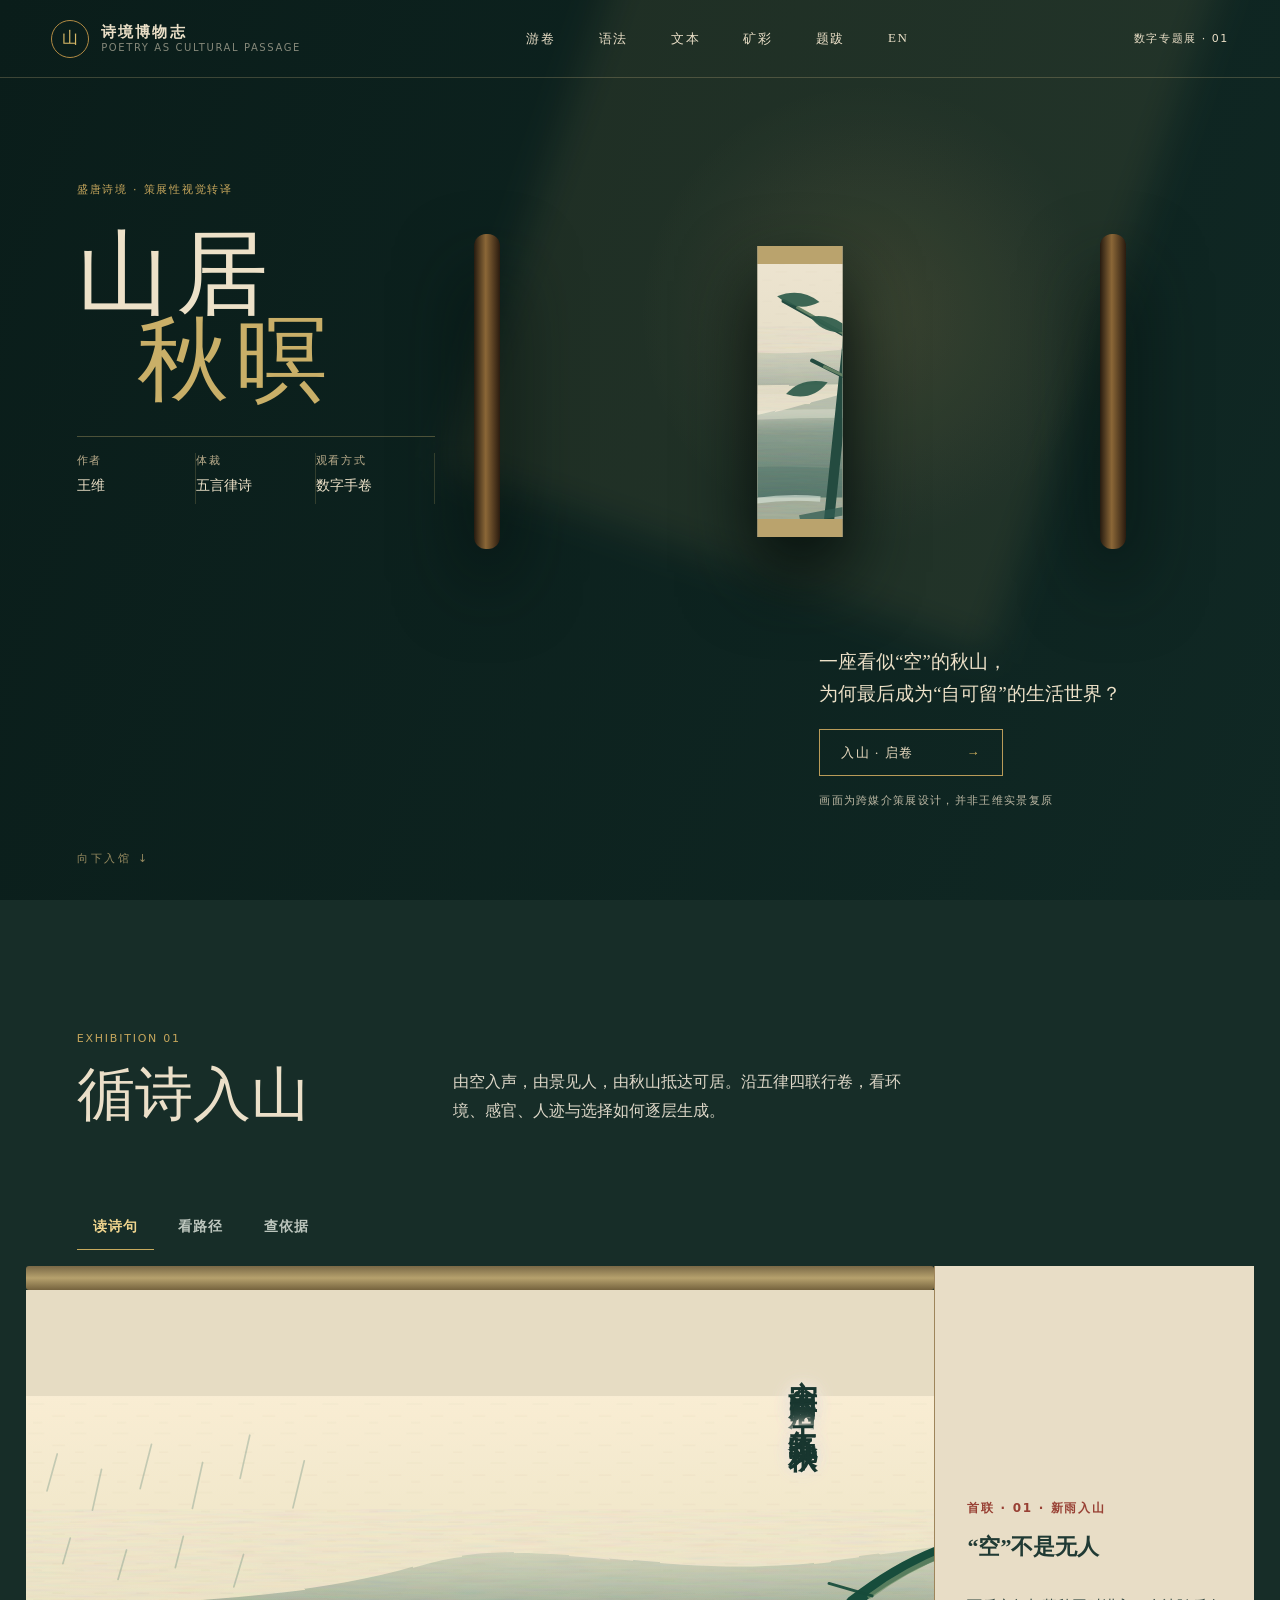
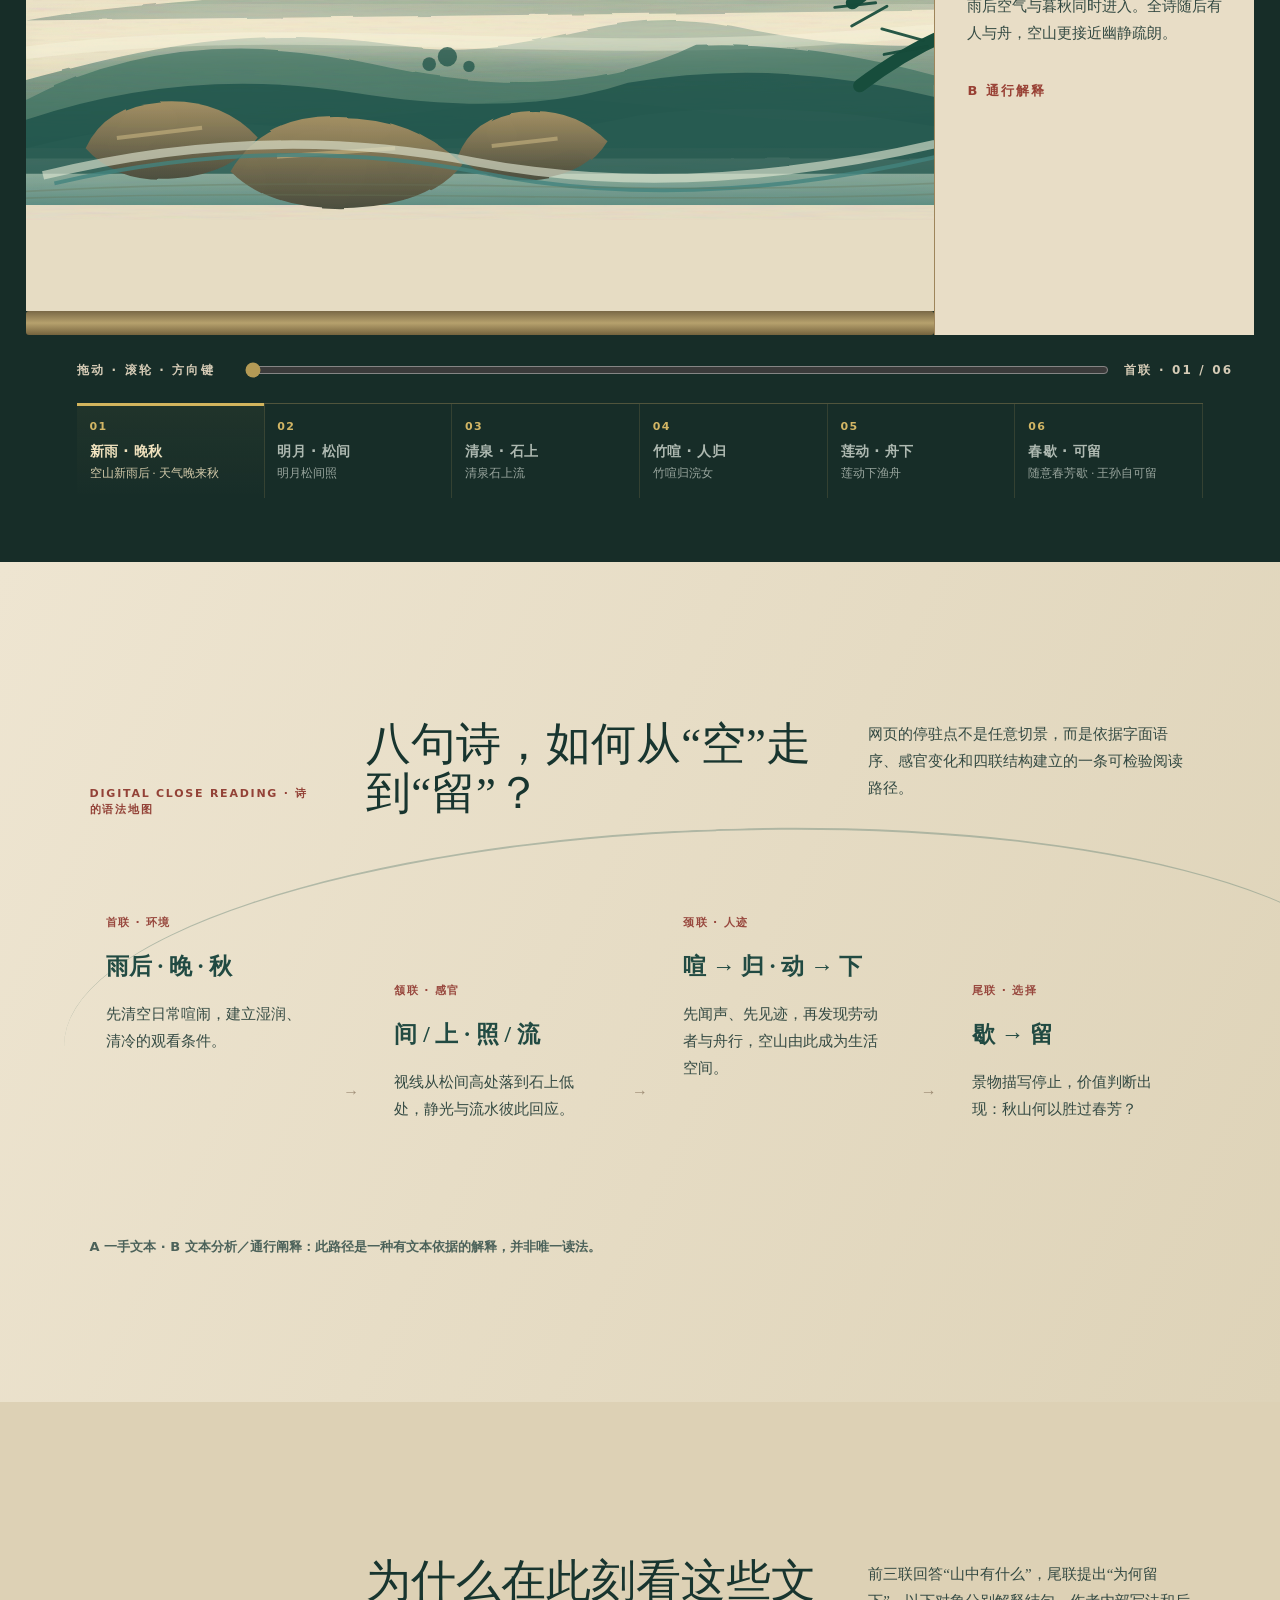
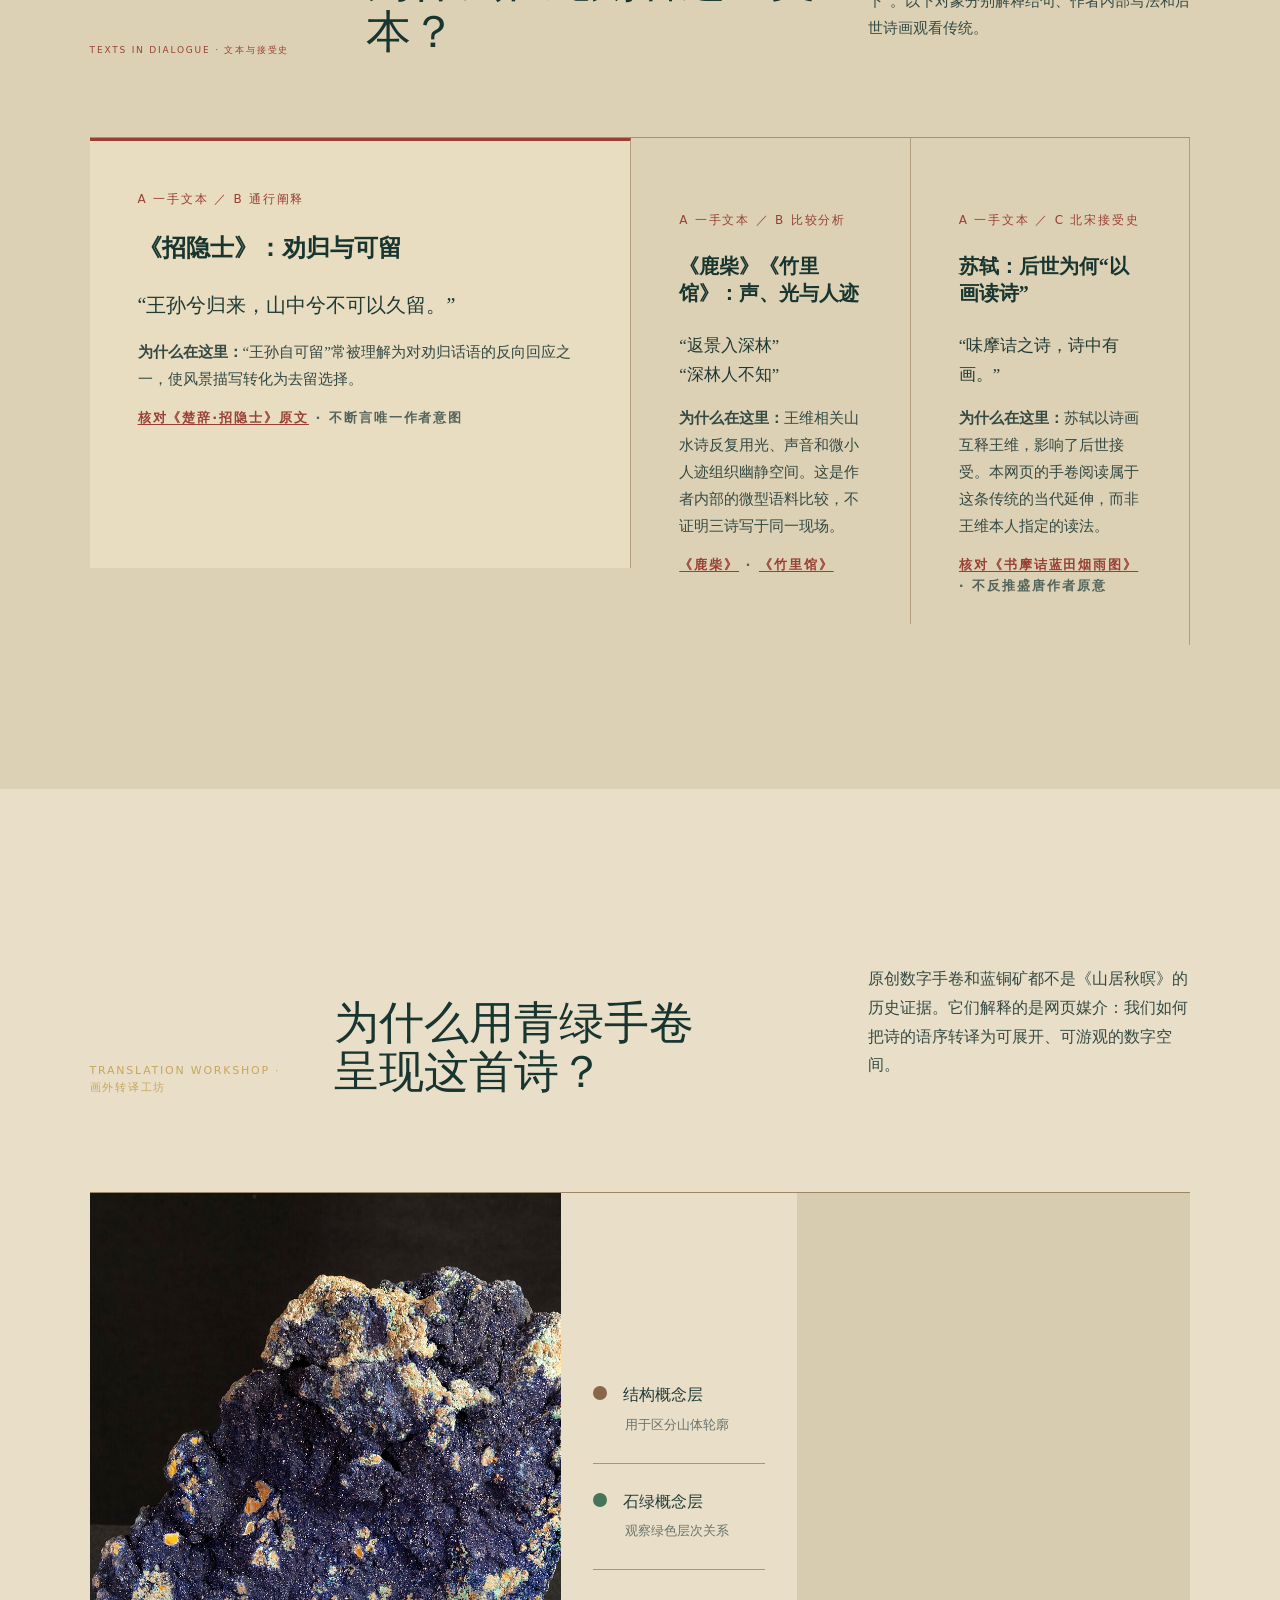
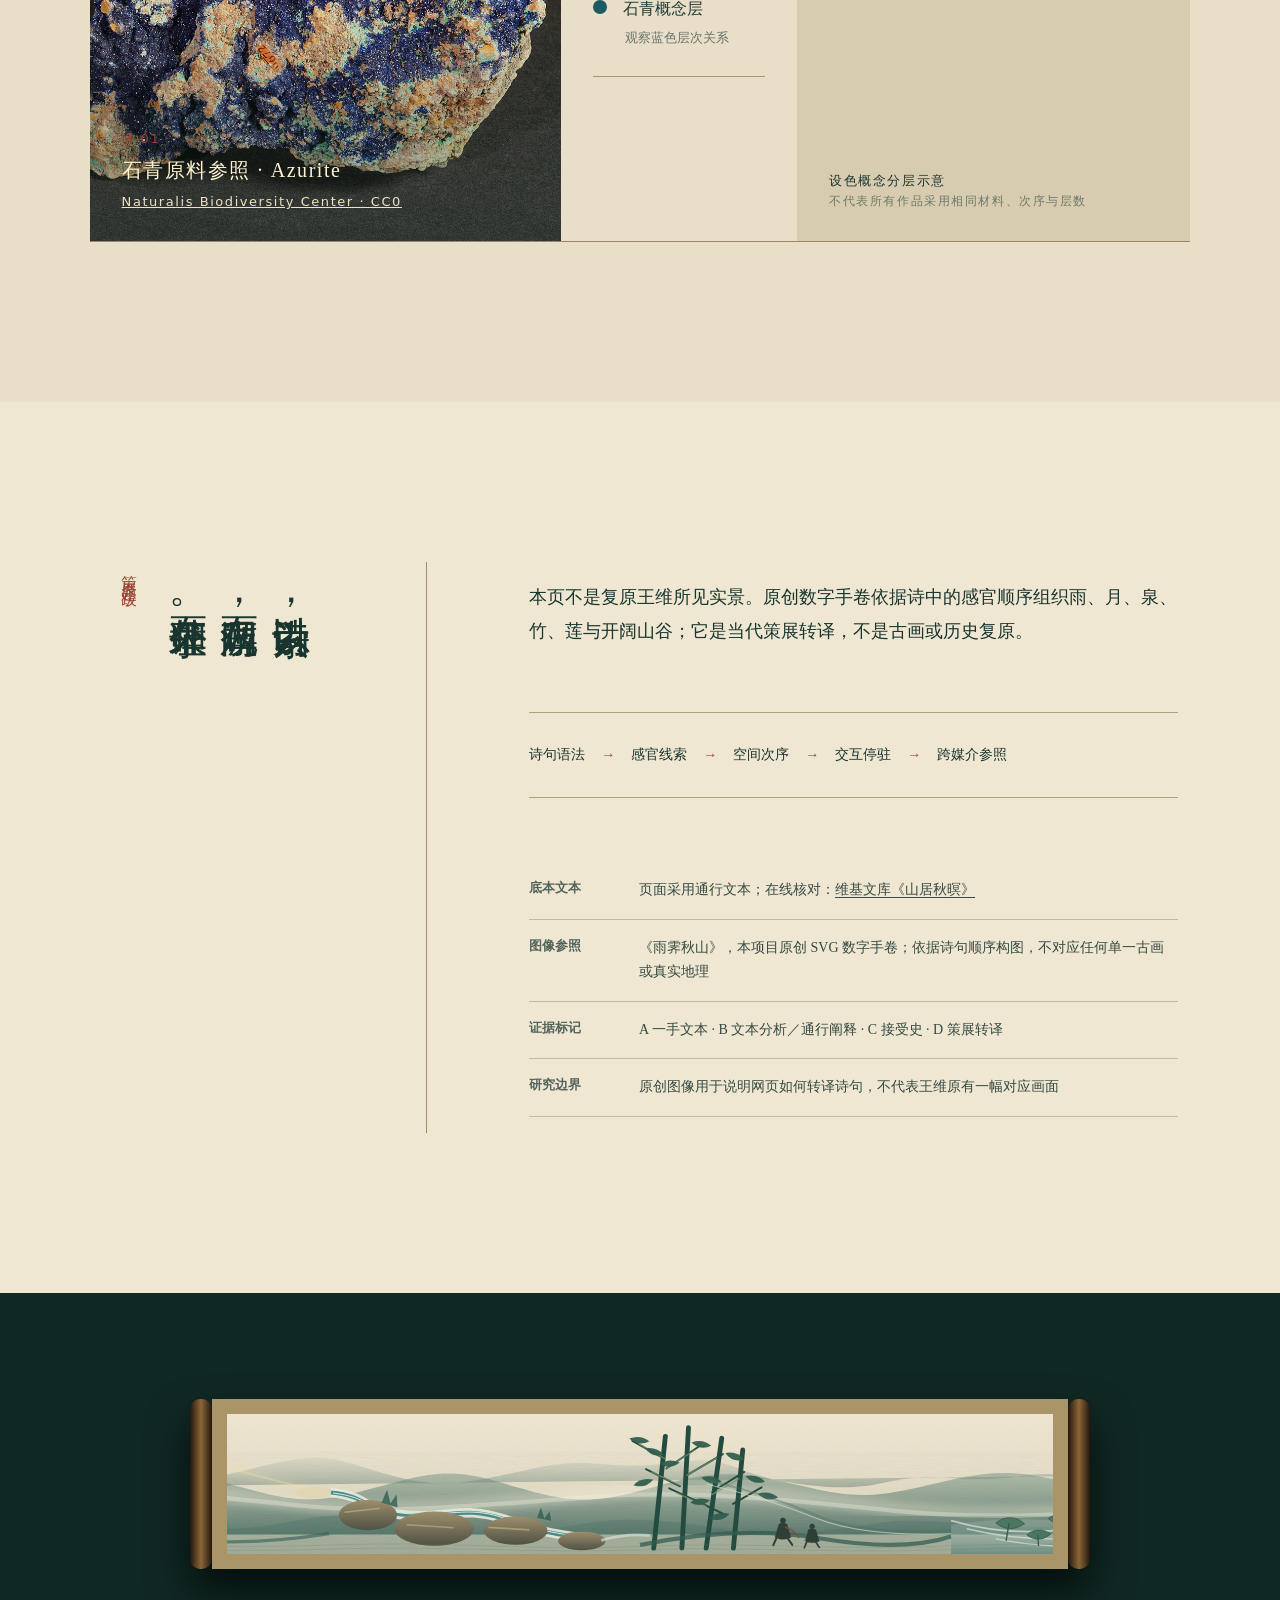
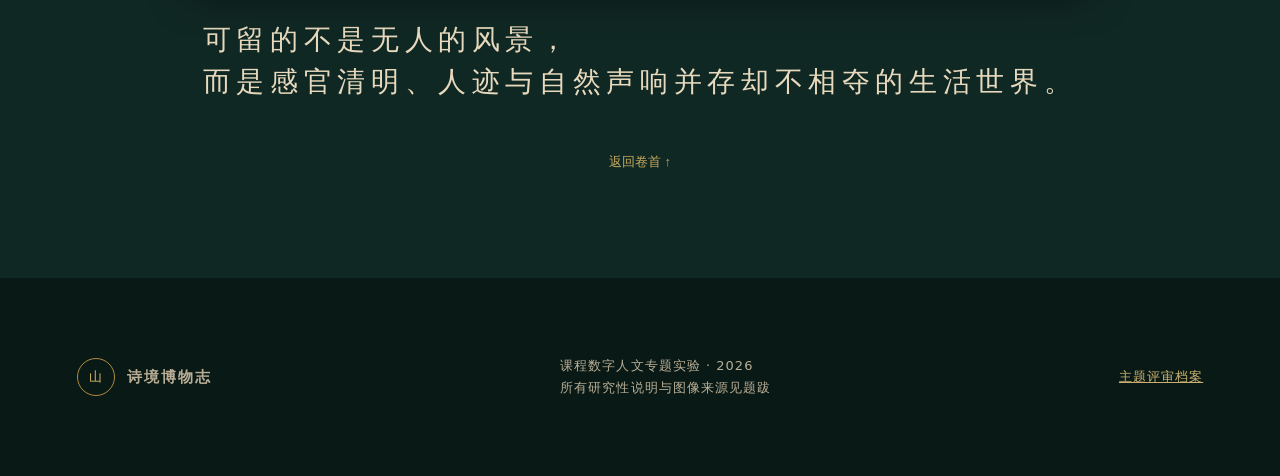
==== zh.html @ 77732bb8 "Build bilingual poetry handscroll exhibition" ====
<!doctype html><html lang="zh-CN"><head><meta charset="utf-8"><meta name="viewport" content="width=device-width,initial-scale=1"><meta name="theme-color" content="#102824"><meta name="description" content="沿《山居秋暝》展开一幅青绿山水数字手卷。"><title>山居秋暝 · 青绿江山数字手卷</title><link rel="stylesheet" href="style.css"><script src="app.js" defer></script></head><body>
<a class="skip" href="#exhibition">跳至展览</a><header class="museum-header"><a class="brand" href="#top"><i>山</i><span>诗境博物志<small>POETRY AS CULTURAL PASSAGE</small></span></a><nav><a href="#exhibition">游卷</a><a href="#syntax-title">语法</a><a href="#context-title">文本</a><a href="#materials">矿彩</a><a href="#method">题跋</a><a href="index.html">EN</a></nav><button class="menu" aria-label="展开导航" aria-expanded="false">☰</button><span class="edition">数字专题展 · 01</span></header>
<main id="top"><section class="prologue"><div class="room-light"></div><div class="label"><p>盛唐诗境 · 策展性视觉转译</p><h1>山居<br><em>秋暝</em></h1><dl><div><dt>作者</dt><dd>王维</dd></div><div><dt>体裁</dt><dd>五言律诗</dd></div><div><dt>观看方式</dt><dd>数字手卷</dd></div></dl></div><div class="closed-scroll" aria-hidden="true"><span></span><figure><img src="assets/handscroll/autumn-mountain-scroll.svg" alt=""></figure><span></span></div><div class="promise"><p>一座看似“空”的秋山，<br>为何最后成为“自可留”的生活世界？</p><button class="unroll" type="button">入山 · 启卷 <i>→</i></button><small>画面为跨媒介策展设计，并非王维实景复原</small></div><span class="scroll-down">向下入馆 ↓</span></section>

<section class="exhibition" id="exhibition"><div class="exhibition-head"><div><span>EXHIBITION 01</span><h2>循诗入山</h2></div><p>由空入声，由景见人，由秋山抵达可居。沿五律四联行卷，看环境、感官、人迹与选择如何逐层生成。</p></div><div class="lens" role="group" aria-label="观看层"><button class="active" data-lens="poem">读诗句</button><button data-lens="painting">看路径</button><button data-lens="research">查依据</button></div><div class="scroll-shell"><div class="silk-top"></div><div class="handscroll" tabindex="0" aria-label="《山居秋暝》横向数字手卷，使用滚轮、拖动或方向键浏览">
<article class="scene scene-1" data-step="1" data-couplet="首联"><div class="verse"><b>空山新雨后</b><b>天气晚来秋</b></div><aside><span>01 · 新雨入山</span><h3>“空”不是无人</h3><p>全诗随后出现浣女与渔舟。“空山”更接近幽静、疏朗的山中空间。</p></aside></article>
<article class="scene scene-2" data-step="2" data-couplet="颔联"><div class="verse"><b>明月松间照</b></div><aside><span>02 · 月照松间</span><h3>光穿过枝叶</h3><p>观看的重点是月光如何被松枝切分，而非将松简单等同于诗人品格。</p></aside></article>
<article class="scene scene-3" data-step="3" data-couplet="颔联"><div class="verse"><b>清泉石上流</b></div><aside><span>03 · 清泉过石</span><h3>图像开始有声</h3><p>月色与泉声、高处与低处、静观与流动，在相邻两句中彼此回应。</p></aside></article>
<article class="scene scene-4" data-step="4" data-couplet="颈联"><div class="verse"><b>竹喧归浣女</b></div><aside><span>04 · 竹喧人归</span><h3>先闻其声</h3><p>语序让读者先听见竹林声响，再意识到浣洗归来的女子。人物不是装饰性仕女。</p></aside></article>
<article class="scene scene-5" data-step="5" data-couplet="颈联"><div class="verse"><b>莲动下渔舟</b></div><aside><span>05 · 莲动舟下</span><h3>由迹象发现行动</h3><p>莲叶先动，舟影随后出现。“下”的方向保留解释空间，不绘制确定航线。</p></aside></article>
<article class="scene scene-6" data-step="6" data-couplet="尾联"><div class="verse"><b>随意春芳歇</b><b>王孙自可留</b></div><aside><span>06 · 卷末可留</span><h3>秋山何以可留？</h3><p>常见解释认为此句反向回应《招隐士》的归去主题；这是通行阐释，不是唯一结论。</p></aside></article>
</div><div class="scroll-note" aria-live="polite"><span>01 · 新雨入山</span><h3>“空”不是无人</h3><p>全诗随后出现浣女与渔舟。“空山”更接近幽静、疏朗的山中空间。</p><small>通行注释</small></div><div class="silk-bottom"></div></div><div class="scroll-controls"><span class="hint">拖动 · 滚轮 · 方向键</span><input class="scroll-progress" type="range" min="0" max="100" value="0" aria-label="手卷位置"><span class="step">01 / 06</span></div><div class="stop-picker" role="group" aria-label="跳转到指定诗句停驻点"><button type="button" data-stop="0" aria-current="true"><span>01</span><b>新雨 · 晚秋</b><small>空山新雨后 · 天气晚来秋</small></button><button type="button" data-stop="1"><span>02</span><b>明月 · 松间</b><small>明月松间照</small></button><button type="button" data-stop="2"><span>03</span><b>清泉 · 石上</b><small>清泉石上流</small></button><button type="button" data-stop="3"><span>04</span><b>竹喧 · 人归</b><small>竹喧归浣女</small></button><button type="button" data-stop="4"><span>05</span><b>莲动 · 舟下</b><small>莲动下渔舟</small></button><button type="button" data-stop="5"><span>06</span><b>春歇 · 可留</b><small>随意春芳歇 · 王孙自可留</small></button></div></section>
<section class="syntax" aria-labelledby="syntax-title"><div class="syntax-head"><span>DIGITAL CLOSE READING · 诗的语法地图</span><h2 id="syntax-title">八句诗，如何从“空”走到“留”？</h2><p>网页的停驻点不是任意切景，而是依据字面语序、感官变化和四联结构建立的一条可检验阅读路径。</p></div><div class="syntax-flow"><article><b>首联 · 环境</b><strong>雨后 · 晚 · 秋</strong><p>先清空日常喧闹，建立湿润、清冷的观看条件。</p></article><i>→</i><article><b>颔联 · 感官</b><strong>间 / 上 · 照 / 流</strong><p>视线从松间高处落到石上低处，静光与流水彼此回应。</p></article><i>→</i><article><b>颈联 · 人迹</b><strong>喧 → 归 · 动 → 下</strong><p>先闻声、先见迹，再发现劳动者与舟行，空山由此成为生活空间。</p></article><i>→</i><article><b>尾联 · 选择</b><strong>歇 → 留</strong><p>景物描写停止，价值判断出现：秋山何以胜过春芳？</p></article></div><small>A 一手文本 · B 文本分析／通行阐释：此路径是一种有文本依据的解释，并非唯一读法。</small></section>
<section class="context" aria-labelledby="context-title"><div class="context-intro"><span>TEXTS IN DIALOGUE · 文本与接受史</span><h2 id="context-title">为什么在此刻看这些文本？</h2><p>前三联回答“山中有什么”，尾联提出“为何留下”。以下对象分别解释结句、作者内部写法和后世诗画观看传统。</p></div><div class="context-row"><article class="complete"><span>A 一手文本 ／ B 通行阐释</span><h3>《招隐士》：劝归与可留</h3><blockquote>“王孙兮归来，山中兮不可以久留。”</blockquote><p><b>为什么在这里：</b>“王孙自可留”常被理解为对劝归话语的反向回应之一，使风景描写转化为去留选择。</p><small><a href="https://zh.wikisource.org/wiki/楚辭/招隱士" target="_blank" rel="noopener">核对《楚辞·招隐士》原文</a> · 不断言唯一作者意图</small></article><article><span>A 一手文本 ／ B 比较分析</span><h3>《鹿柴》《竹里馆》：声、光与人迹</h3><blockquote>“返景入深林”<br>“深林人不知”</blockquote><p><b>为什么在这里：</b>王维相关山水诗反复用光、声音和微小人迹组织幽静空间。这是作者内部的微型语料比较，不证明三诗写于同一现场。</p><small><a href="https://zh.wikisource.org/wiki/鹿柴" target="_blank" rel="noopener">《鹿柴》</a> · <a href="https://zh.wikisource.org/wiki/竹里館" target="_blank" rel="noopener">《竹里馆》</a></small></article><article><span>A 一手文本 ／ C 北宋接受史</span><h3>苏轼：后世为何“以画读诗”</h3><blockquote>“味摩诘之诗，诗中有画。”</blockquote><p><b>为什么在这里：</b>苏轼以诗画互释王维，影响了后世接受。本网页的手卷阅读属于这条传统的当代延伸，而非王维本人指定的读法。</p><small><a href="https://zh.wikisource.org/wiki/書摩詰藍田煙雨圖" target="_blank" rel="noopener">核对《书摩诘蓝田烟雨图》</a> · 不反推盛唐作者原意</small></article></div></section>

<section class="materials" id="materials"><div class="section-title"><span>TRANSLATION WORKSHOP · 画外转译工坊</span><h2>为什么用青绿手卷<br>呈现这首诗？</h2><p>原创数字手卷和蓝铜矿都不是《山居秋暝》的历史证据。它们解释的是网页媒介：我们如何把诗的语序转译为可展开、可游观的数字空间。</p></div><div class="display-case"><div class="pigment-main"><img class="mineral-photo" src="assets/handscroll/azurite-cc0.jpg" alt="蓝铜矿标本"><p><span>M-01</span><b>石青原料参照 · Azurite</b><a href="https://commons.wikimedia.org/wiki/File:Naturalis_Biodiversity_Center_-_Azurite_-_mineral.jpg" target="_blank" rel="noopener">Naturalis Biodiversity Center · CC0</a></p></div><div class="samples"><button data-layer="ground"><i></i><b>结构概念层</b><small>用于区分山体轮廓</small></button><button data-layer="green"><i></i><b>石绿概念层</b><small>观察绿色层次关系</small></button><button data-layer="blue"><i></i><b>石青概念层</b><small>观察蓝色层次关系</small></button></div><div class="layer-demo"><span class="mount ground"></span><span class="mount green"></span><span class="mount blue"></span><p>设色概念分层示意<br><small>不代表所有作品采用相同材料、次序与层数</small></p></div></div></section>

<section class="method" id="method"><div class="colophon"><p>策展题跋</p><h2>以诗为索引，<br>在画内游观，<br>在画外求证。</h2></div><div class="method-copy"><p class="lead">本页不是复原王维所见实景。原创数字手卷依据诗中的感官顺序组织雨、月、泉、竹、莲与开阔山谷；它是当代策展转译，不是古画或历史复原。</p><div class="method-chain"><span>诗句语法</span><i>→</i><span>感官线索</span><i>→</i><span>空间次序</span><i>→</i><span>交互停驻</span><i>→</i><span>跨媒介参照</span></div><dl><div><dt>底本文本</dt><dd>页面采用通行文本；在线核对：<a href="https://zh.wikisource.org/wiki/山居秋暝" target="_blank" rel="noopener">维基文库《山居秋暝》</a></dd></div><div><dt>图像参照</dt><dd>《雨霁秋山》，本项目原创 SVG 数字手卷；依据诗句顺序构图，不对应任何单一古画或真实地理</dd></div><div><dt>证据标记</dt><dd>A 一手文本 · B 文本分析／通行阐释 · C 接受史 · D 策展转译</dd></div><div><dt>研究边界</dt><dd>原创图像用于说明网页如何转译诗句，不代表王维原有一幅对应画面</dd></div></dl></div></section>

<section class="epilogue"><div class="end-scroll"><span></span><img src="assets/handscroll/autumn-mountain-scroll.svg" alt="本项目原创《雨霁秋山》数字手卷缩略图"><span></span></div><p>可留的不是无人的风景，<br>而是感官清明、人迹与自然声响并存却不相夺的生活世界。</p><a href="#top">返回卷首 ↑</a></section></main><footer><div class="brand"><i>山</i><span>诗境博物志</span></div><p>课程数字人文专题实验 · 2026<br>所有研究性说明与图像来源见题跋</p><a href="planning/theme-review/诗歌文化主题方案评审.pdf">主题评审档案</a></footer></body></html>
---- style.css ----
:root{--room:#102824;--room2:#0a1d1a;--silk:#e6dcc3;--old:#c8b990;--blue:#1c5961;--blue2:#4e817b;--green:#47735b;--green2:#789276;--ochre:#876747;--gold:#b18a43;--ink:#203a34;--red:#984034;--ui:system-ui,-apple-system,"Segoe UI",sans-serif;--serif:"Songti SC","Noto Serif CJK SC",STSong,serif}*{box-sizing:border-box}html{scroll-behavior:smooth}body{margin:0;overflow-x:hidden;background:var(--silk);color:var(--ink);font-family:var(--serif)}a{color:inherit}.skip{position:absolute;left:-9999px}.skip:focus{left:1rem;top:1rem;z-index:99;background:white;padding:1rem}.museum-header{height:78px;position:absolute;z-index:20;width:100%;display:flex;align-items:center;padding:0 4vw;color:#eadfc7;border-bottom:1px solid #d2bd8740}.brand{display:flex;align-items:center;text-decoration:none}.brand i{display:grid;place-items:center;width:38px;height:38px;border:1px solid var(--gold);border-radius:50%;font-style:normal;color:#d6b766;margin-right:12px}.brand span{font-weight:600;letter-spacing:.18em}.brand small{display:block;font:7px var(--ui);letter-spacing:.22em;opacity:.55}.museum-header nav{display:flex;gap:2.7rem;margin:auto}.museum-header nav a{text-decoration:none;font-size:12px;letter-spacing:.18em}.edition{font:9px var(--ui);letter-spacing:.2em}.menu{display:none}.prologue{min-height:100svh;position:relative;overflow:hidden;background:radial-gradient(circle at 68% 35%,#d1af6a24,transparent 22%),linear-gradient(110deg,var(--room2),var(--room));color:#ede1c8;padding:19vh 6vw 9vh}.room-light{position:absolute;width:45vw;height:100vh;right:10vw;top:-35vh;background:#d3b36818;transform:rotate(19deg);filter:blur(18px)}.label{position:relative;z-index:3;width:28vw}.label>p,.section-title>span,.exhibition-head span{font:9px var(--ui);letter-spacing:.24em;color:#c6a65c}.label h1{font:500 clamp(4.8rem,8vw,8.2rem)/.83 var(--serif);letter-spacing:.13em;margin:2rem 0}.label h1 em{font-style:normal;color:#c9af68;margin-left:.65em}.label dl{display:grid;grid-template-columns:repeat(3,1fr);border-top:1px solid #d0b87255;padding-top:1rem}.label dl div{border-right:1px solid #d0b87233}.label dt{font:8px var(--ui);letter-spacing:.15em;color:#bcae8d}.label dd{margin:.45rem 0;font-size:12px}.closed-scroll{position:absolute;z-index:2;left:37vw;top:26vh;width:51vw;height:35vh;display:grid;grid-template-columns:26px 1fr 26px;filter:drop-shadow(0 35px 38px #020b09)}.closed-scroll>span{background:linear-gradient(90deg,#261b10,#8b6737 45%,#2a1b0f);border-radius:12px}.closed-scroll figure{margin:12px -3px;overflow:hidden;border:18px solid #baa36d;background:var(--silk);display:flex;align-items:center}.closed-scroll img{width:100%;height:100%;object-fit:cover;transform:scale(1.15)}.promise{position:absolute;z-index:4;right:5vw;bottom:10vh;width:31vw}.promise>p{font-size:1.45rem;line-height:1.8}.unroll{background:transparent;color:#e9dbc0;border:1px solid #b99b59;padding:1rem 1.3rem;font:12px var(--serif);letter-spacing:.15em;cursor:pointer}.unroll i{font-style:normal;margin-left:3rem;color:#d3b35f}.promise small{display:block;margin-top:1rem;font:8px var(--ui);letter-spacing:.12em;opacity:.55}.scroll-down{position:absolute;bottom:2rem;left:6vw;font:8px var(--ui);letter-spacing:.25em;color:#bca772}.exhibition{background:#172d28;padding:8rem 0 4rem;color:#ebdfc8;overflow:hidden}.exhibition-head{display:grid;grid-template-columns:1fr 1.5fr .7fr;gap:5vw;align-items:end;padding:0 6vw 4rem}.exhibition-head h2,.section-title h2{font:500 clamp(3.2rem,6vw,6rem)/1.05 var(--serif);margin:1rem 0}.exhibition-head>p{font-size:14px;line-height:2;color:#c9bea9}.lens{margin:0 6vw 1rem;display:flex;gap:.5rem}.lens button{background:none;border:0;border-bottom:1px solid transparent;color:#9eaa9d;padding:.6rem 1rem;font:11px var(--serif)}.lens button.active{color:#dfc77f;border-color:#c7aa5e}.scroll-shell{position:relative;margin:0 2vw}.silk-top,.silk-bottom{height:24px;background:linear-gradient(#796846,#b6a16d,#75633e);border-radius:3px}.handscroll{height:69vh;min-height:560px;display:flex;overflow-x:auto;overflow-y:hidden;scrollbar-width:none;background:var(--silk);cursor:grab;overscroll-behavior-x:contain}.handscroll::-webkit-scrollbar{display:none}.handscroll.dragging{cursor:grabbing}.scene{flex:0 0 125vw;max-width:1800px;height:100%;position:relative;background-image:linear-gradient(90deg,#e8ddc9aa,transparent 13% 87%,#e4d8c3aa),url('assets/handscroll/autumn-mountain-scroll.svg');background-size:auto 100%;background-position:center;background-repeat:no-repeat;border-right:1px solid #9b845340}.scene:nth-child(even){background-image:linear-gradient(90deg,#e8ddc9aa,transparent 13% 87%,#e4d8c3aa),url('assets/handscroll/autumn-mountain-scroll.svg')}.scene-1{background-position:left center}.scene-2{background-position:28% center}.scene-3{background-position:52% center}.scene-4{background-position:70% center}.scene-5{background-position:87% center}.scene-6{background-position:right center}.scene:after{content:"";position:absolute;inset:0;background:radial-gradient(ellipse at 55% 40%,transparent 0 35%,#e4d7bb45 72%);pointer-events:none}.verse{position:absolute;z-index:3;right:12%;top:11%;display:flex;gap:1.4rem;writing-mode:vertical-rl}.verse b{font-size:clamp(1.4rem,2.4vw,2.3rem);font-weight:500;letter-spacing:.25em;text-shadow:0 1px #f0e5cb}.scene aside{position:absolute;z-index:3;left:8%;bottom:9%;width:280px;background:#e7dcc9e8;border-top:2px solid var(--red);padding:1.4rem;box-shadow:0 15px 40px #493b2230}.scene aside span{font:8px var(--ui);letter-spacing:.2em;color:var(--red)}.scene aside h3{margin:.8rem 0;font-size:1.35rem}.scene aside p{font-size:12px;line-height:1.8;margin:0;color:#52645c}.handscroll[data-lens=painting] aside p:before{content:"画家视线 · 平远、深远与高远共同组织画面。\A";white-space:pre;color:var(--blue)}.handscroll[data-lens=research] aside p:before{content:"策展说明 · 图像与诗作无直接历史对应。\A";white-space:pre;color:var(--red)}.scroll-controls{display:grid;grid-template-columns:150px 1fr 80px;align-items:center;gap:1rem;margin:1.4rem 6vw 0;font:8px var(--ui);letter-spacing:.18em;color:#b8ac92}.hint{transition:.4s}.hint.hidden{opacity:0}.scroll-progress{width:100%;accent-color:#b49a55}.step{text-align:right}.materials{padding:10rem 7vw;background:#e9dfc8}.section-title{display:grid;grid-template-columns:.6fr 1.5fr 1fr;gap:4vw;align-items:end}.section-title h2{grid-column:2;margin:0}.section-title>p{grid-column:3;line-height:2;color:#607067}.display-case{min-height:650px;margin-top:6rem;display:grid;grid-template-columns:1.2fr .6fr 1fr;border-top:1px solid #9c8764;border-bottom:1px solid #9c8764}.pigment-main{position:relative;background:#d5c7a6;display:grid;place-items:center;overflow:hidden}.mineral{width:280px;height:330px;clip-path:polygon(16% 20%,35% 2%,63% 8%,94% 39%,80% 82%,49% 100%,12% 77%,0 42%);background:radial-gradient(circle at 35% 25%,#81aaa2 0 3%,transparent 4%),repeating-linear-gradient(132deg,#174c57 0 12px,#2f6e70 13px 25px,#1a555e 26px 38px);filter:drop-shadow(22px 28px 18px #54462866)}.pigment-main p{position:absolute;left:2rem;bottom:1rem;font:9px var(--ui);letter-spacing:.12em}.pigment-main p span{color:var(--red);margin-right:1rem}.pigment-main p b{display:block;font:1.2rem var(--serif);margin:.5rem 0}.samples{display:flex;flex-direction:column;justify-content:center;padding:2rem}.samples button{text-align:left;background:none;border:0;border-bottom:1px solid #aa9673;padding:1.7rem 0;color:var(--ink)}.samples i{display:inline-block;width:14px;height:14px;border-radius:50%;background:var(--ochre);margin-right:1rem}.samples button:nth-child(2) i{background:var(--green)}.samples button:nth-child(3) i{background:var(--blue)}.samples b{font:1rem var(--serif)}.samples small{display:block;margin:.5rem 0 0 2rem;color:#68736c}.samples button.active{padding-left:1rem}.layer-demo{position:relative;overflow:hidden;background:#d8ccb0}.mount{position:absolute;inset:18% 8% 15%;clip-path:polygon(0 100%,20% 48%,34% 76%,55% 5%,70% 55%,82% 34%,100% 100%);opacity:0;transition:.5s}.mount.visible{opacity:1}.mount.ground{background:#896d4b}.mount.green{background:#47735bbd;transform:scale(.92);transform-origin:bottom}.mount.blue{background:#1c596195;transform:scale(.8);transform-origin:bottom}.layer-demo p{position:absolute;left:2rem;bottom:1rem;font-size:10px;letter-spacing:.12em}.layer-demo small{opacity:.55}.method{padding:10rem 8vw;background:#f0e7d2;display:grid;grid-template-columns:.8fr 1.6fr;gap:8vw}.colophon{border-right:1px solid #a78b62;padding-right:4vw}.colophon>p{writing-mode:vertical-rl;color:var(--red);letter-spacing:.35em}.colophon h2{font:500 3rem/1.5 var(--serif);writing-mode:vertical-rl;height:430px;margin:0 auto}.method-copy .lead{font-size:1.2rem;line-height:2}.method-chain{display:flex;gap:1rem;align-items:center;margin:4rem 0;padding:2rem 0;border-block:1px solid #b4a17c;font-size:13px}.method-chain i{color:var(--red)}.method-copy dl div{display:grid;grid-template-columns:110px 1fr;padding:1rem 0;border-bottom:1px solid #c9b999}.method-copy dt{font-weight:bold}.method-copy dd{margin:0;color:#5d6b64;line-height:1.7}.epilogue{min-height:65vh;background:var(--room);color:#e7d9bd;display:grid;place-items:center;padding:6rem}.end-scroll{width:min(900px,80vw);height:170px;display:grid;grid-template-columns:22px 1fr 22px;filter:drop-shadow(0 22px 20px #050e0c)}.end-scroll span{background:linear-gradient(90deg,#24170d,#8a6638,#25170c);border-radius:10px}.end-scroll img{width:100%;height:100%;object-fit:cover;border:15px solid #aa9568}.epilogue>p{font-size:2rem;letter-spacing:.4em}.epilogue>a{text-decoration:none;font-size:11px;color:#c5a95f}footer{background:#091916;color:#b9ae95;padding:4rem 6vw;display:flex;justify-content:space-between;align-items:center;font:10px var(--ui);letter-spacing:.08em}footer a{color:#cbb170}.menu:focus-visible,button:focus-visible,a:focus-visible,.handscroll:focus-visible{outline:2px solid #d2b45d;outline-offset:4px}
@media(max-width:720px){.museum-header{height:66px}.museum-header .edition{display:none}.menu{display:block;margin-left:auto;background:none;border:0;color:#eadfc7;font-size:20px}.museum-header nav{display:none;position:absolute;top:66px;right:1rem;background:#17352f;padding:1.5rem;flex-direction:column}.museum-header nav.open{display:flex}.prologue{padding:16vh 1.4rem 6vh;min-height:850px}.label{width:70%}.label h1{font-size:4.4rem}.closed-scroll{left:8%;top:49%;width:84%;height:21vh}.promise{right:1.4rem;bottom:8vh;width:75%}.promise>p{font-size:1.1rem}.exhibition{padding-top:6rem}.exhibition-head{grid-template-columns:1fr;padding:0 1.4rem 3rem}.lens{margin-left:1.4rem}.scroll-shell{margin:0}.handscroll{height:70vh;min-height:600px;scroll-snap-type:x mandatory}.scene{flex-basis:100vw;scroll-snap-align:start;background-size:auto 100%}.scene aside{left:1rem;bottom:1rem;width:calc(100% - 2rem)}.verse{right:1.2rem}.scroll-controls{margin:1rem 1.4rem;grid-template-columns:1fr 65px}.hint{display:none}.section-title{display:block}.section-title h2{font-size:3.2rem;margin:1rem 0}.materials{padding:6rem 1.4rem}.display-case{grid-template-columns:1fr}.pigment-main{min-height:500px}.samples{padding:1rem}.layer-demo{min-height:420px}.method{padding:6rem 1.4rem;grid-template-columns:1fr}.colophon{border-right:0;border-bottom:1px solid #a78b62}.colophon h2{writing-mode:initial;height:auto;margin:2rem 0;font-size:2.4rem}.colophon>p{writing-mode:initial}.method-chain{overflow:auto;white-space:nowrap}.method-copy dl div{grid-template-columns:1fr}.epilogue{padding:4rem 1.4rem}.end-scroll{width:95vw;height:120px}.epilogue>p{font-size:1.4rem}footer{flex-direction:column;align-items:flex-start;gap:2rem}}
@media(prefers-reduced-motion:reduce){*{scroll-behavior:auto!important;transition:none!important;animation:none!important}}

/* v2 review corrections: one continuous picture field and notes outside the painting */
.closed-scroll figure{clip-path:inset(0 43%);transition:clip-path 1.35s cubic-bezier(.2,.75,.2,1)}.prologue.opened .closed-scroll figure{clip-path:inset(0)}.prologue.opened .closed-scroll>span:first-child{transform:translateX(-18px)}.prologue.opened .closed-scroll>span:last-child{transform:translateX(18px)}.closed-scroll>span{transition:transform 1.35s cubic-bezier(.2,.75,.2,1)}
.scroll-shell{display:grid;grid-template-columns:minmax(0,1fr) 320px;grid-template-rows:24px minmax(560px,69vh) 24px;margin:0 2vw}.silk-top{grid-column:1;grid-row:1}.handscroll{grid-column:1;grid-row:2;position:relative;height:auto;min-height:0}.silk-bottom{grid-column:1;grid-row:3}.scroll-note{grid-column:2;grid-row:1/4;background:#e8ddc6;color:var(--ink);border-left:1px solid #9e855b;padding:clamp(2rem,4vw,4rem) 2rem;display:flex;flex-direction:column;justify-content:center}.scroll-note>span{font:8px var(--ui);letter-spacing:.2em;color:var(--red)}.scroll-note h3{font-size:1.55rem;margin:1rem 0}.scroll-note p{font-size:12px;line-height:1.9;color:#596a61}.scroll-note small{margin-top:1.2rem;font:8px var(--ui);letter-spacing:.15em;color:var(--red)}
.handscroll:before{content:"";position:absolute;z-index:0;left:0;top:0;width:9600px;height:100%;background:url('assets/handscroll/autumn-mountain-scroll.svg') center/100% 100% no-repeat}.scene{flex:0 0 1600px;max-width:none;background:none!important;border:0}.scene:after{background:linear-gradient(90deg,#e8ddc333,transparent 15% 85%,#e8ddc333)}.scene aside{display:none}.verse{z-index:2}.scroll-controls{grid-template-columns:150px 1fr 80px}.mineral-photo{width:100%;height:100%;object-fit:cover;filter:saturate(.85) contrast(1.04)}.pigment-main:after{content:"";position:absolute;inset:0;background:linear-gradient(180deg,transparent 55%,#192d2788)}.pigment-main p{z-index:2;color:#eee1c5}.pigment-main p b{color:#fff3d2}
@media(max-width:720px){.scroll-shell{display:grid;grid-template-columns:1fr;grid-template-rows:20px 62vh auto 20px;margin:0}.silk-top{grid-column:1;grid-row:1}.handscroll{grid-column:1;grid-row:2;min-height:0;scroll-snap-type:x proximity}.scroll-note{grid-column:1;grid-row:3;padding:1.4rem;min-height:180px;border-left:0;border-top:1px solid #9e855b}.silk-bottom{grid-column:1;grid-row:4}.handscroll:before{width:6000px}.scene{flex-basis:1000px;scroll-snap-align:none}.verse{right:4rem}.closed-scroll figure{clip-path:inset(0 40%)}}
.context{padding:9rem 7vw;background:#ddd1b5}.context-intro{display:grid;grid-template-columns:.7fr 1.4fr 1fr;gap:4vw;align-items:end}.context-intro>span{font:9px var(--ui);letter-spacing:.2em;color:var(--red)}.context-intro h2{font:500 clamp(3rem,5vw,5rem)/1.1 var(--serif);margin:0}.context-intro p{line-height:1.9;color:#5c6a62}.context-row{display:grid;grid-template-columns:repeat(3,1fr);margin-top:5rem;border-top:1px solid #a8916e}.context-row article{padding:3rem 3rem 3rem 0;border-right:1px solid #b29e7f}.context-row article+article{padding-left:3rem}.context-row span,.context-row small{font:8px var(--ui);letter-spacing:.15em;color:var(--red)}.context-row h3{font-size:1.55rem;margin:1.5rem 0}.context-row p{font-size:13px;line-height:1.9;color:#5b6961}.context-row small{color:#68776f}@media(max-width:720px){.context{padding:6rem 1.4rem}.context-intro{display:block}.context-intro h2{margin:1rem 0}.context-row{grid-template-columns:1fr}.context-row article,.context-row article+article{padding:2rem 0;border-right:0;border-bottom:1px solid #b29e7f}}
.context-row blockquote{font:1.2rem/1.8 var(--serif);margin:1rem 0;color:var(--ink)}.context-row .complete{background:#e7dcc3;padding-left:2rem}.context-row .future{opacity:.68}.context-row small a{color:var(--red)}

/* Typography system — audited by aesthetic and product design */
:root{--type-display:clamp(4.5rem,7.2vw,7.25rem);--type-section:clamp(2.75rem,4.5vw,4.75rem);--type-subsection:clamp(2.25rem,3.5vw,3.5rem);--type-object:1.5rem;--type-lead:1.125rem;--type-body:.9375rem;--type-note:.8125rem;--type-label:.6875rem}
.brand span{font-size:.9375rem;line-height:1.2;letter-spacing:.14em}.brand small{font-size:clamp(.625rem,.65vw,.6875rem);line-height:1.3;letter-spacing:.16em}.museum-header nav a{font-size:.8125rem;letter-spacing:.12em}.edition{font-size:.6875rem;line-height:1.4;letter-spacing:.14em}.label>p,.section-title>span,.exhibition-head span{font-size:.6875rem;line-height:1.5;letter-spacing:.16em}.label h1{font-size:var(--type-display);line-height:.94;letter-spacing:.08em}.label dt{font-size:.6875rem;line-height:1.4}.label dd{font-size:.875rem;line-height:1.5}.promise>p{font-size:clamp(1.125rem,1.45vw,1.375rem);line-height:1.75}.unroll{min-height:44px;font-size:.8125rem;line-height:1;letter-spacing:.12em}.promise small,.scroll-down{font-size:.6875rem;line-height:1.6;opacity:.78}.exhibition-head h2,.section-title h2{font-size:var(--type-section);line-height:1.08}.exhibition-head>p,.section-title>p{font-size:1rem;line-height:1.8;max-width:34em}.lens button{min-height:44px;padding:.7rem 1rem;font-size:.875rem;line-height:1;letter-spacing:.08em}.verse b{font-size:clamp(1.75rem,2.25vw,2.25rem);line-height:1.65;letter-spacing:.16em}.scroll-note{width:auto}.scroll-note>span{font-size:.75rem;line-height:1.4;letter-spacing:.14em}.scroll-note h3{font-size:clamp(1.375rem,1.7vw,1.75rem);line-height:1.3}.scroll-note p{font-size:.9375rem;line-height:1.8}.scroll-note small{font-size:.8125rem;line-height:1.5}.scroll-controls{font-size:.75rem;line-height:1.4}.context-intro h2{font-size:clamp(2.5rem,4vw,4rem);line-height:1.12}.context-intro p{font-size:.9375rem;line-height:1.8}.context-row span{font-size:.75rem;line-height:1.4}.context-row h3{font-size:1.5rem;line-height:1.35}.context-row p{font-size:.9375rem;line-height:1.8}.context-row small{font-size:.8125rem;line-height:1.6}.context-row blockquote{font-size:1.25rem;line-height:1.75}.context-row .future{opacity:1}.context-row .future>span,.context-row .future>small{color:#7d7362}.pigment-main p{font-size:.8125rem;line-height:1.55}.pigment-main p b{font-size:1.25rem;line-height:1.35}.samples button{min-height:64px}.samples b{font-size:1rem;line-height:1.4}.samples small{font-size:.8125rem;line-height:1.6}.layer-demo p{font-size:.8125rem;line-height:1.6}.layer-demo p small{font-size:.75rem}.colophon h2{font-size:clamp(2.25rem,3vw,3rem);line-height:1.35;letter-spacing:.04em}.method-copy .lead{font-size:1.125rem;line-height:1.9;max-width:36em}.method-chain{font-size:.875rem;line-height:1.4}.method-copy dt{font-size:.8125rem;line-height:1.6;font-weight:600}.method-copy dd{font-size:.875rem;line-height:1.75}.method-copy a,.context-row a{text-decoration:underline;text-underline-offset:.18em}.epilogue>p{font-size:clamp(1.5rem,2.2vw,2rem);line-height:1.5;letter-spacing:.2em}.epilogue>a{font-size:.8125rem;line-height:1.4}footer{font-size:.8125rem;line-height:1.7}footer>a{font-size:.8125rem}
@media(max-width:720px){:root{--type-display:clamp(3.5rem,17vw,4.25rem);--type-section:clamp(2.25rem,10.5vw,3rem);--type-subsection:2.25rem;--type-object:1.375rem;--type-lead:1rem;--type-body:1rem;--type-note:.875rem;--type-label:.75rem}.brand span{font-size:.875rem}.museum-header nav a{display:flex;align-items:center;min-height:44px;font-size:1rem}.label h1{font-size:var(--type-display);line-height:.96;letter-spacing:.09em}.label dt{font-size:.75rem}.label dd{font-size:.875rem}.promise>p{font-size:1.0625rem}.promise small,.scroll-down{font-size:.75rem}.exhibition-head h2,.section-title h2{font-size:var(--type-section);line-height:1.12}.exhibition-head>p,.section-title>p{font-size:.9375rem;line-height:1.8}.verse{gap:.85rem;right:3rem}.verse b{font-size:1.5rem;line-height:1.55;letter-spacing:.13em}.scroll-note>span{font-size:.75rem}.scroll-note h3{font-size:1.375rem}.scroll-note p{font-size:1rem;line-height:1.75}.scroll-note small{font-size:.875rem}.scroll-controls{font-size:.8125rem}.context-intro h2{font-size:clamp(2.25rem,10vw,2.5rem);line-height:1.15}.context-intro p,.context-row p{font-size:1rem;line-height:1.75}.context-row h3{font-size:1.375rem}.context-row small{font-size:.875rem}.context-row blockquote{font-size:1.125rem}.pigment-main p{font-size:.875rem;line-height:1.6}.samples button{min-height:56px}.samples small{font-size:.875rem}.layer-demo p{font-size:.875rem}.layer-demo p small{font-size:.75rem}.colophon h2{font-size:2rem;line-height:1.45}.method-copy .lead{font-size:1rem;line-height:1.85}.method-chain{font-size:.875rem}.method-copy dl div{gap:.4rem}.method-copy dt{font-size:.875rem}.method-copy dd{font-size:.9375rem}.epilogue>p{font-size:1.375rem;letter-spacing:.14em}footer{font-size:.875rem;line-height:1.65}}
.syntax{padding:9rem 7vw;background:#ede3cb}.syntax-head{display:grid;grid-template-columns:.7fr 1.4fr 1fr;gap:4vw;align-items:end}.syntax-head>span{font:var(--type-label)/1.4 var(--ui);letter-spacing:.16em;color:var(--red)}.syntax-head h2{font:500 var(--type-section)/1.08 var(--serif);margin:0}.syntax-head>p{font-size:var(--type-body);line-height:1.8;color:#5b6961}.syntax-flow{display:grid;grid-template-columns:1fr auto 1fr auto 1fr auto 1fr;gap:1.2rem;align-items:stretch;margin:5rem 0 2rem;border-block:1px solid #aa9573;padding:2rem 0}.syntax-flow article{padding:1rem}.syntax-flow b{display:block;font:var(--type-label)/1.4 var(--ui);letter-spacing:.12em;color:var(--red)}.syntax-flow strong{display:block;font:1.45rem/1.4 var(--serif);margin:1.2rem 0}.syntax-flow p{font-size:var(--type-body);line-height:1.8;color:#5b6961}.syntax-flow>i{align-self:center;color:var(--red);font-style:normal}.syntax>small{font:var(--type-note)/1.6 var(--ui);color:#68756d}.scroll-controls .step{min-width:110px}
@media(max-width:720px){.syntax{padding:6rem 1.4rem}.syntax-head{display:block}.syntax-head h2{margin:1rem 0;font-size:var(--type-section)}.syntax-flow{grid-template-columns:1fr;margin-top:3rem}.syntax-flow>i{transform:rotate(90deg);justify-self:center}.syntax-flow article{padding:1.4rem 0;border-bottom:1px solid #c1b08e}.syntax-flow strong{font-size:1.3rem}.scroll-controls{grid-template-columns:1fr 120px}}

/* Content-logic visual hierarchy: river-path syntax and primary/secondary textual evidence */
.syntax{background:linear-gradient(105deg,#17342e,#24453c);color:#eadfc9;position:relative;overflow:hidden}.syntax:after{content:"";position:absolute;left:6%;right:-10%;bottom:18%;height:28%;border-top:1px solid #b79a5b66;border-radius:50%;transform:rotate(-2deg);pointer-events:none}.syntax-head h2{font-size:var(--type-subsection);position:relative;z-index:1}.syntax-head>p{color:#c8c2b1;position:relative;z-index:1}.syntax-flow{position:relative;z-index:1;border-color:#c1a66855}.syntax-flow article{background:transparent;border:0}.syntax-flow strong{color:#e7d3a3}.syntax-flow p{color:#c9c3b2}.syntax>small{position:relative;z-index:1;color:#c8b784}.context-intro h2{font-size:var(--type-subsection)}.context-row{grid-template-columns:1.55fr .8fr .8fr;align-items:start}.context-row article{min-height:430px}.context-row .complete{padding:3rem;background:#e8dcc1;border-top:3px solid var(--red)}.context-row article:not(.complete){padding-top:4.5rem}.context-row article:not(.complete) h3{font-size:1.25rem}.context-row article:not(.complete) blockquote{font-size:1.05rem}.materials .section-title h2{font-size:var(--type-subsection)}
@media(max-width:720px){.syntax-head h2,.context-intro h2,.materials .section-title h2{font-size:2.15rem}.syntax-flow{display:flex;overflow-x:auto;gap:0;scroll-snap-type:x proximity;margin-inline:-1.4rem;padding-inline:1.4rem}.syntax-flow article{flex:0 0 78vw;scroll-snap-align:start;padding:1.5rem 1.2rem;border-right:1px solid #c1a66855;border-bottom:0}.syntax-flow>i{flex:0 0 30px;transform:none;display:grid;place-items:center}.context-row{display:flex;overflow-x:auto;gap:0;margin-inline:-1.4rem;padding-inline:1.4rem;scroll-snap-type:x proximity}.context-row article,.context-row article+article{flex:0 0 72vw;min-height:430px;padding:2rem 1.4rem;border-right:1px solid #b29e7f;border-bottom:0;scroll-snap-align:start}.context-row .complete{flex-basis:88vw;padding:2rem}.context-row article:not(.complete){padding-top:3.5rem}}
/* Bilingual handscroll legibility: the Chinese primary text remains the exhibit. */
.handscroll:before{filter:saturate(1.16) contrast(1.06)}
.verse b{color:#203a34;text-shadow:0 1px #f4ead4,0 0 10px #f1e7d0}

/* v4 — poem-aligned scroll, stronger reading contrast, and explicit stop navigation */
:root{--body:#344a43;--muted:#52645c;--dark-copy:#ddd7c8;--dark-muted:#c4c1b5}
body{color:#18352f;font-weight:500}
p,dd,small{font-weight:500}
strong,b,dt{font-weight:600}
.exhibition-head>p{color:var(--dark-copy);font-weight:500}
.lens button{color:#bdc6be;font-weight:600}
.lens button.active{color:#f0d58e}
.scroll-note p{color:var(--body);font-weight:500}
.scroll-note small,.scroll-note>span{font-weight:600}
.context-intro p,.context-row p,.method-copy dd,.section-title>p{color:var(--body)}
.context-row small,.method-copy dt{color:var(--muted);font-weight:600}
.scene:after{display:none}
.handscroll{scroll-snap-type:x proximity}
.scene{flex:0 0 100%;scroll-snap-align:start}
.handscroll:before{width:600%;filter:saturate(1.2) contrast(1.08)}
.verse b{font-weight:600;color:#18362f;text-shadow:0 0 10px #eee5d8,0 0 22px #eee5d8,0 1px #fff7e7}
.scroll-progress{height:22px;cursor:pointer}
.scroll-controls{color:#d5cbb6;font-weight:600}

.stop-picker{display:grid;grid-template-columns:repeat(6,minmax(0,1fr));margin:1.25rem 6vw 0;border-top:1px solid #a58e5b66}
.stop-picker button{position:relative;min-height:86px;padding:1rem .8rem;text-align:left;color:#aeb9b1;background:transparent;border:0;border-right:1px solid #a58e5b35;cursor:pointer;font-family:var(--ui)}
.stop-picker button:before{content:"";position:absolute;left:0;right:100%;top:-1px;height:3px;background:#d2b45d;transition:right .28s ease}
.stop-picker button[aria-current=true]{color:#f1e3bf;background:linear-gradient(#d2b45d0d,transparent)}
.stop-picker button[aria-current=true]:before{right:0}
.stop-picker span{display:block;font-size:.6875rem;line-height:1.3;letter-spacing:.12em;color:#d3b665;font-weight:700}
.stop-picker b{display:block;margin:.45rem 0 .3rem;font-size:.875rem;line-height:1.3;letter-spacing:.02em}
.stop-picker small{display:block;font-family:var(--serif);font-size:.75rem;line-height:1.45;color:inherit;opacity:.86}
.stop-picker button:focus-visible{outline:2px solid #d2b45d;outline-offset:3px;z-index:1}

/* The grammar map is a legible river path, not four dark cards. */
.syntax{background:linear-gradient(115deg,#eee5d1,#ded3b8);color:#18352f}
.syntax:after{left:5%;right:-8%;bottom:22%;height:46%;border-top:2px solid #5c7d7066;opacity:1}
.syntax-head h2{color:#18352f}
.syntax-head>p{color:var(--body);font-weight:500}
.syntax-head>span{color:#934237;font-weight:700}
.syntax-flow{min-height:340px;align-items:start;margin:4rem 0 1rem;padding:1.5rem 0;border:0}
.syntax-flow article{padding:0 1rem;background:none;border:0}
.syntax-flow article:nth-of-type(odd){margin-top:10px}
.syntax-flow article:nth-of-type(even){margin-top:78px}
.syntax-flow b{color:#98483e;font-weight:700}
.syntax-flow strong{color:#214a42;font-weight:600}
.syntax-flow p{color:var(--body);font-weight:500}
.syntax-flow>i{color:#6d5740;font-weight:700;opacity:.58;margin-top:82px}
.syntax>small{color:#4c625a;font-weight:600}

@media(max-width:720px){
  .handscroll{scroll-snap-type:x proximity}
  .scene{flex-basis:100%;scroll-snap-align:start}
  .handscroll:before{width:600%}
  .scroll-controls{grid-template-columns:1fr 120px}
  .stop-picker{display:flex;overflow-x:auto;margin:1rem 1.4rem 0;padding-bottom:.5rem;scroll-snap-type:x mandatory;border-top-color:#a58e5b88}
  .stop-picker button{flex:0 0 160px;min-height:82px;scroll-snap-align:start}
  .stop-picker b{font-size:.875rem}
  .stop-picker small{font-size:.75rem}
  .syntax-flow{display:grid;grid-template-columns:1fr;min-height:0;overflow:visible;margin:2.5rem 0 1rem;padding:0;gap:0}
  .syntax-flow article,.syntax-flow article:nth-of-type(odd),.syntax-flow article:nth-of-type(even){width:auto;min-width:0;margin:0;padding:1.4rem 0;border-bottom:1px solid #8e7a5a66}
  .syntax-flow article:nth-of-type(even){margin-left:1rem}
  .syntax-flow article:nth-of-type(odd){margin-right:1rem}
  .syntax-flow>i{transform:rotate(90deg);margin:0;justify-self:center}
  .syntax:after{left:12%;right:10%;bottom:12%;height:64%;border-left:2px solid #5c7d704d;border-top:0;border-radius:50%}
}
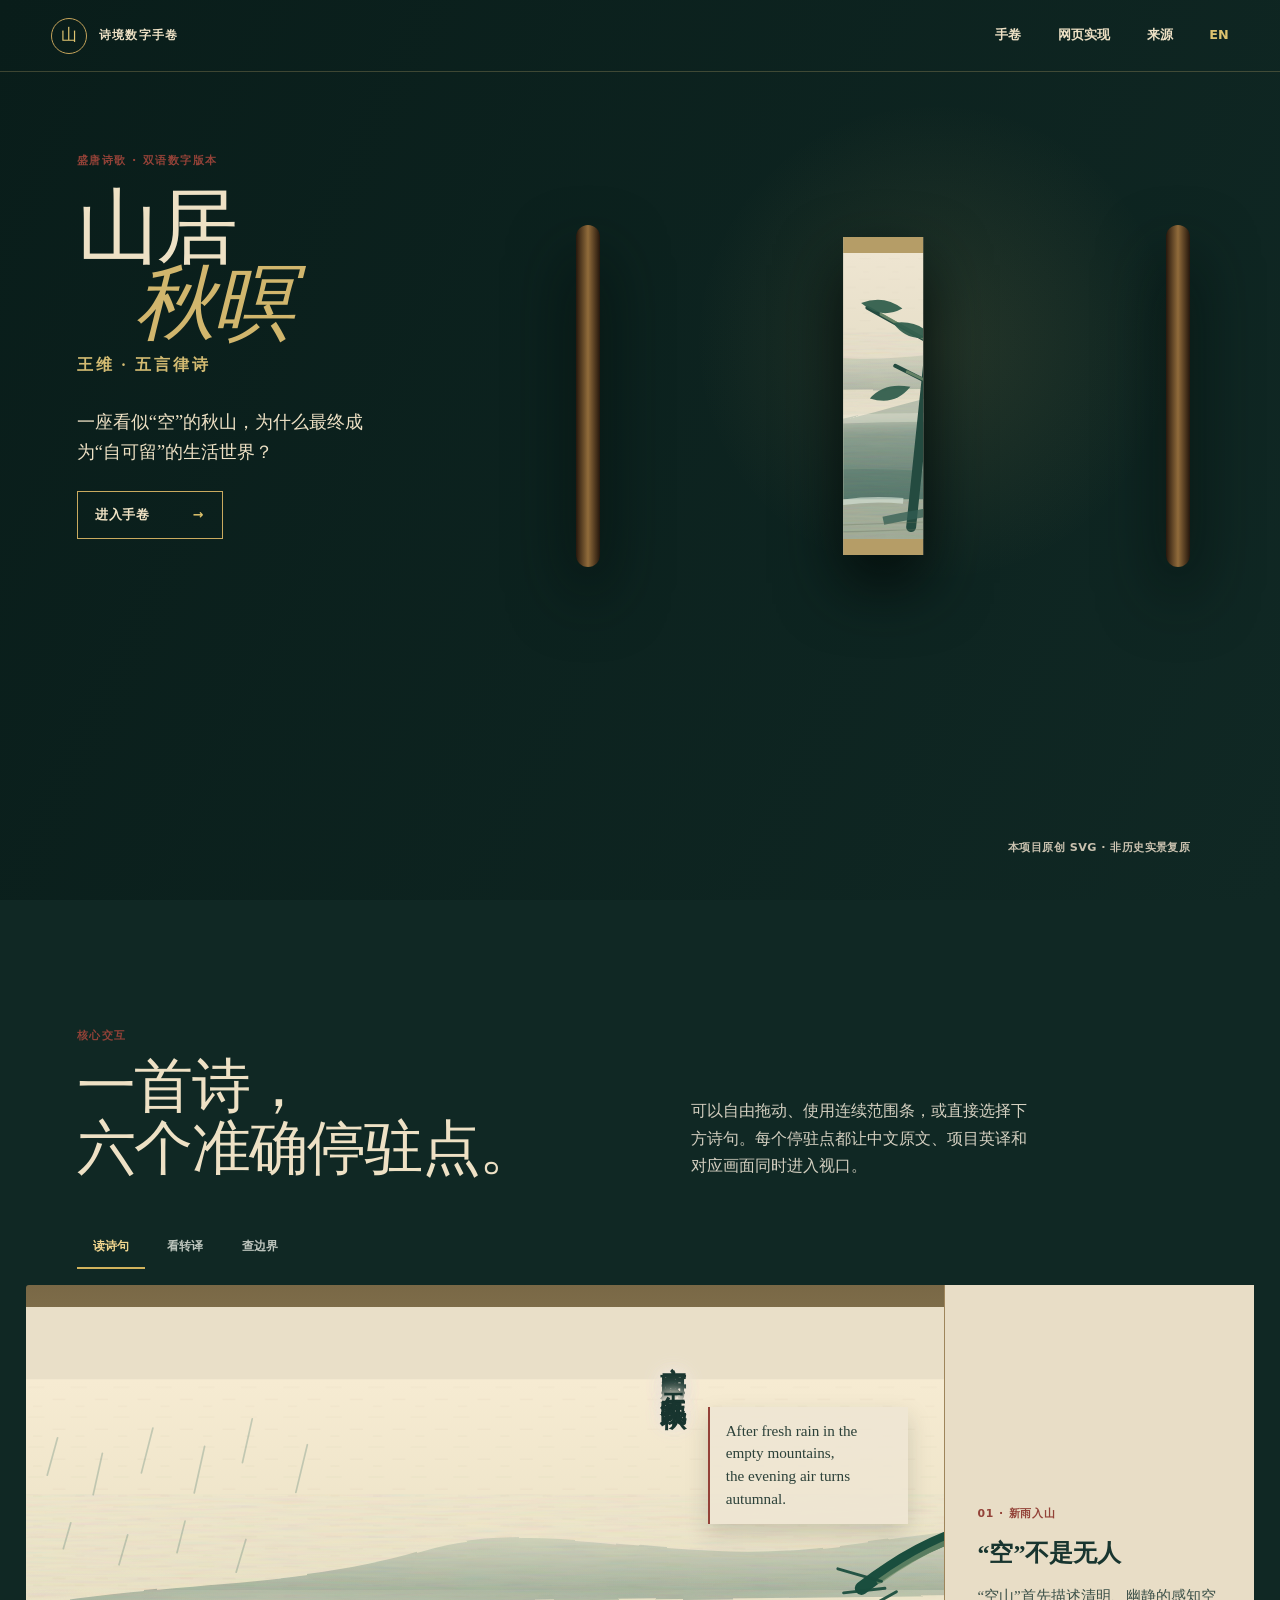
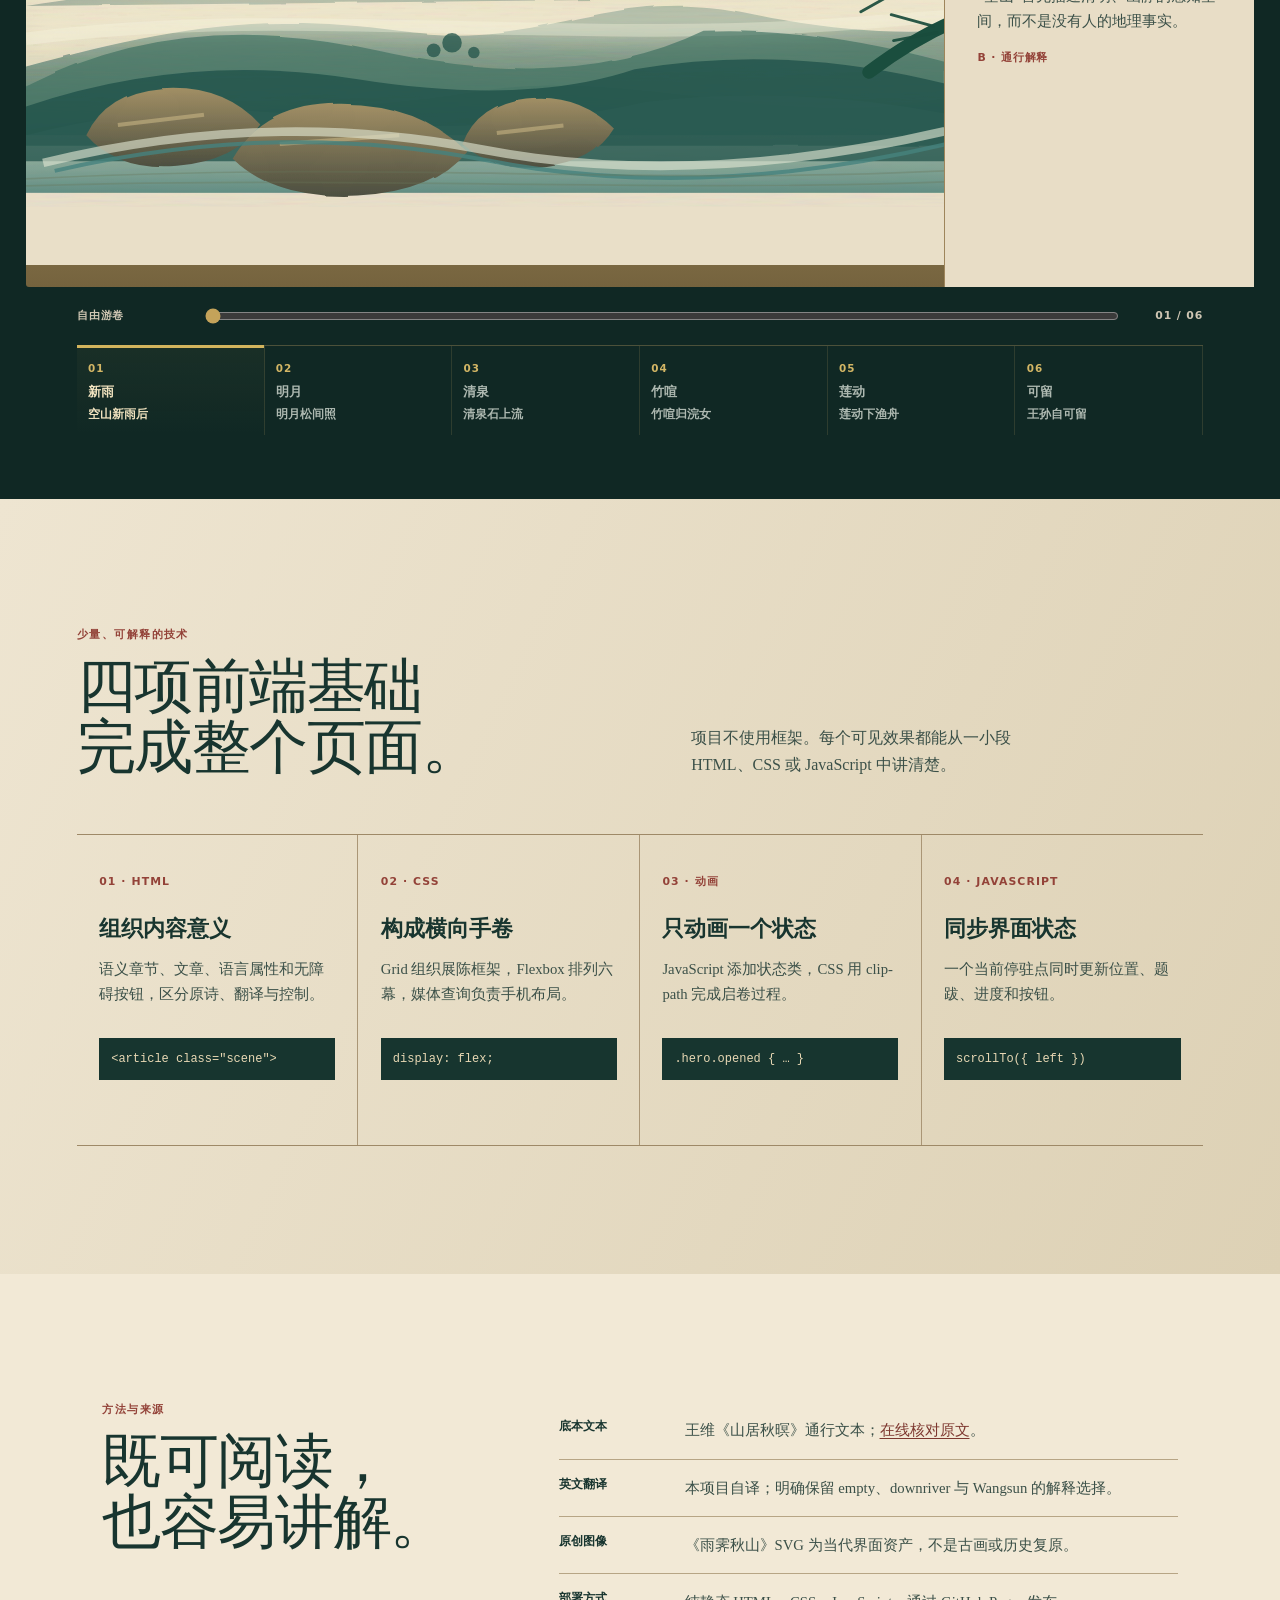
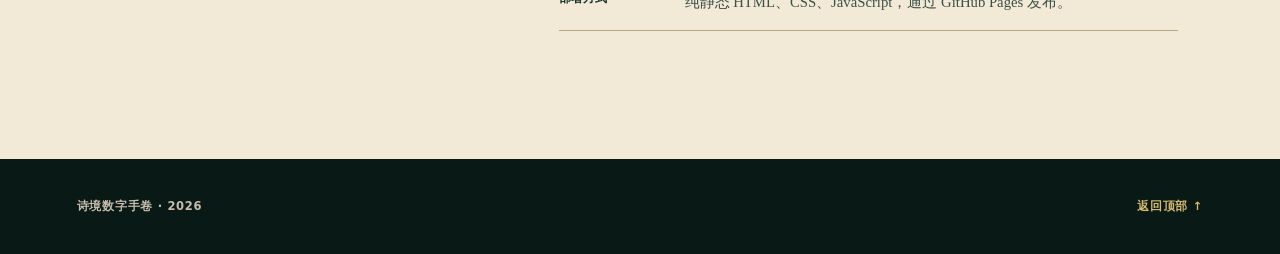
==== commit 26678ae5: "Create presentation-focused simplified edition" ====
--- a/zh.html
+++ b/zh.html
@@ -1,20 +1,90 @@
-<!doctype html><html lang="zh-CN"><head><meta charset="utf-8"><meta name="viewport" content="width=device-width,initial-scale=1"><meta name="theme-color" content="#102824"><meta name="description" content="沿《山居秋暝》展开一幅青绿山水数字手卷。"><title>山居秋暝 · 青绿江山数字手卷</title><link rel="stylesheet" href="style.css"><script src="app.js" defer></script></head><body>
-<a class="skip" href="#exhibition">跳至展览</a><header class="museum-header"><a class="brand" href="#top"><i>山</i><span>诗境博物志<small>POETRY AS CULTURAL PASSAGE</small></span></a><nav><a href="#exhibition">游卷</a><a href="#syntax-title">语法</a><a href="#context-title">文本</a><a href="#materials">矿彩</a><a href="#method">题跋</a><a href="index.html">EN</a></nav><button class="menu" aria-label="展开导航" aria-expanded="false">☰</button><span class="edition">数字专题展 · 01</span></header>
-<main id="top"><section class="prologue"><div class="room-light"></div><div class="label"><p>盛唐诗境 · 策展性视觉转译</p><h1>山居<br><em>秋暝</em></h1><dl><div><dt>作者</dt><dd>王维</dd></div><div><dt>体裁</dt><dd>五言律诗</dd></div><div><dt>观看方式</dt><dd>数字手卷</dd></div></dl></div><div class="closed-scroll" aria-hidden="true"><span></span><figure><img src="assets/handscroll/autumn-mountain-scroll.svg" alt=""></figure><span></span></div><div class="promise"><p>一座看似“空”的秋山，<br>为何最后成为“自可留”的生活世界？</p><button class="unroll" type="button">入山 · 启卷 <i>→</i></button><small>画面为跨媒介策展设计，并非王维实景复原</small></div><span class="scroll-down">向下入馆 ↓</span></section>
+<!doctype html>
+<html lang="zh-CN">
+<head>
+  <meta charset="utf-8">
+  <meta name="viewport" content="width=device-width,initial-scale=1">
+  <meta name="theme-color" content="#102824">
+  <meta name="description" content="王维《山居秋暝》双语数字手卷。">
+  <title>山居秋暝 · 双语数字手卷</title>
+  <link rel="stylesheet" href="style.css">
+  <script src="app.js" defer></script>
+</head>
+<body>
+  <a class="skip-link" href="#scroll">跳至手卷</a>
+  <header class="site-header">
+    <a class="brand" href="#top"><span aria-hidden="true">山</span><b>诗境数字手卷</b></a>
+    <nav aria-label="主导航"><a href="#scroll">手卷</a><a href="#build">网页实现</a><a href="#credits">来源</a><a href="index.html">EN</a></nav>
+    <button class="menu" type="button" aria-label="展开导航" aria-expanded="false">☰</button>
+  </header>
 
-<section class="exhibition" id="exhibition"><div class="exhibition-head"><div><span>EXHIBITION 01</span><h2>循诗入山</h2></div><p>由空入声，由景见人，由秋山抵达可居。沿五律四联行卷，看环境、感官、人迹与选择如何逐层生成。</p></div><div class="lens" role="group" aria-label="观看层"><button class="active" data-lens="poem">读诗句</button><button data-lens="painting">看路径</button><button data-lens="research">查依据</button></div><div class="scroll-shell"><div class="silk-top"></div><div class="handscroll" tabindex="0" aria-label="《山居秋暝》横向数字手卷，使用滚轮、拖动或方向键浏览">
-<article class="scene scene-1" data-step="1" data-couplet="首联"><div class="verse"><b>空山新雨后</b><b>天气晚来秋</b></div><aside><span>01 · 新雨入山</span><h3>“空”不是无人</h3><p>全诗随后出现浣女与渔舟。“空山”更接近幽静、疏朗的山中空间。</p></aside></article>
-<article class="scene scene-2" data-step="2" data-couplet="颔联"><div class="verse"><b>明月松间照</b></div><aside><span>02 · 月照松间</span><h3>光穿过枝叶</h3><p>观看的重点是月光如何被松枝切分，而非将松简单等同于诗人品格。</p></aside></article>
-<article class="scene scene-3" data-step="3" data-couplet="颔联"><div class="verse"><b>清泉石上流</b></div><aside><span>03 · 清泉过石</span><h3>图像开始有声</h3><p>月色与泉声、高处与低处、静观与流动，在相邻两句中彼此回应。</p></aside></article>
-<article class="scene scene-4" data-step="4" data-couplet="颈联"><div class="verse"><b>竹喧归浣女</b></div><aside><span>04 · 竹喧人归</span><h3>先闻其声</h3><p>语序让读者先听见竹林声响，再意识到浣洗归来的女子。人物不是装饰性仕女。</p></aside></article>
-<article class="scene scene-5" data-step="5" data-couplet="颈联"><div class="verse"><b>莲动下渔舟</b></div><aside><span>05 · 莲动舟下</span><h3>由迹象发现行动</h3><p>莲叶先动，舟影随后出现。“下”的方向保留解释空间，不绘制确定航线。</p></aside></article>
-<article class="scene scene-6" data-step="6" data-couplet="尾联"><div class="verse"><b>随意春芳歇</b><b>王孙自可留</b></div><aside><span>06 · 卷末可留</span><h3>秋山何以可留？</h3><p>常见解释认为此句反向回应《招隐士》的归去主题；这是通行阐释，不是唯一结论。</p></aside></article>
-</div><div class="scroll-note" aria-live="polite"><span>01 · 新雨入山</span><h3>“空”不是无人</h3><p>全诗随后出现浣女与渔舟。“空山”更接近幽静、疏朗的山中空间。</p><small>通行注释</small></div><div class="silk-bottom"></div></div><div class="scroll-controls"><span class="hint">拖动 · 滚轮 · 方向键</span><input class="scroll-progress" type="range" min="0" max="100" value="0" aria-label="手卷位置"><span class="step">01 / 06</span></div><div class="stop-picker" role="group" aria-label="跳转到指定诗句停驻点"><button type="button" data-stop="0" aria-current="true"><span>01</span><b>新雨 · 晚秋</b><small>空山新雨后 · 天气晚来秋</small></button><button type="button" data-stop="1"><span>02</span><b>明月 · 松间</b><small>明月松间照</small></button><button type="button" data-stop="2"><span>03</span><b>清泉 · 石上</b><small>清泉石上流</small></button><button type="button" data-stop="3"><span>04</span><b>竹喧 · 人归</b><small>竹喧归浣女</small></button><button type="button" data-stop="4"><span>05</span><b>莲动 · 舟下</b><small>莲动下渔舟</small></button><button type="button" data-stop="5"><span>06</span><b>春歇 · 可留</b><small>随意春芳歇 · 王孙自可留</small></button></div></section>
-<section class="syntax" aria-labelledby="syntax-title"><div class="syntax-head"><span>DIGITAL CLOSE READING · 诗的语法地图</span><h2 id="syntax-title">八句诗，如何从“空”走到“留”？</h2><p>网页的停驻点不是任意切景，而是依据字面语序、感官变化和四联结构建立的一条可检验阅读路径。</p></div><div class="syntax-flow"><article><b>首联 · 环境</b><strong>雨后 · 晚 · 秋</strong><p>先清空日常喧闹，建立湿润、清冷的观看条件。</p></article><i>→</i><article><b>颔联 · 感官</b><strong>间 / 上 · 照 / 流</strong><p>视线从松间高处落到石上低处，静光与流水彼此回应。</p></article><i>→</i><article><b>颈联 · 人迹</b><strong>喧 → 归 · 动 → 下</strong><p>先闻声、先见迹，再发现劳动者与舟行，空山由此成为生活空间。</p></article><i>→</i><article><b>尾联 · 选择</b><strong>歇 → 留</strong><p>景物描写停止，价值判断出现：秋山何以胜过春芳？</p></article></div><small>A 一手文本 · B 文本分析／通行阐释：此路径是一种有文本依据的解释，并非唯一读法。</small></section>
-<section class="context" aria-labelledby="context-title"><div class="context-intro"><span>TEXTS IN DIALOGUE · 文本与接受史</span><h2 id="context-title">为什么在此刻看这些文本？</h2><p>前三联回答“山中有什么”，尾联提出“为何留下”。以下对象分别解释结句、作者内部写法和后世诗画观看传统。</p></div><div class="context-row"><article class="complete"><span>A 一手文本 ／ B 通行阐释</span><h3>《招隐士》：劝归与可留</h3><blockquote>“王孙兮归来，山中兮不可以久留。”</blockquote><p><b>为什么在这里：</b>“王孙自可留”常被理解为对劝归话语的反向回应之一，使风景描写转化为去留选择。</p><small><a href="https://zh.wikisource.org/wiki/楚辭/招隱士" target="_blank" rel="noopener">核对《楚辞·招隐士》原文</a> · 不断言唯一作者意图</small></article><article><span>A 一手文本 ／ B 比较分析</span><h3>《鹿柴》《竹里馆》：声、光与人迹</h3><blockquote>“返景入深林”<br>“深林人不知”</blockquote><p><b>为什么在这里：</b>王维相关山水诗反复用光、声音和微小人迹组织幽静空间。这是作者内部的微型语料比较，不证明三诗写于同一现场。</p><small><a href="https://zh.wikisource.org/wiki/鹿柴" target="_blank" rel="noopener">《鹿柴》</a> · <a href="https://zh.wikisource.org/wiki/竹里館" target="_blank" rel="noopener">《竹里馆》</a></small></article><article><span>A 一手文本 ／ C 北宋接受史</span><h3>苏轼：后世为何“以画读诗”</h3><blockquote>“味摩诘之诗，诗中有画。”</blockquote><p><b>为什么在这里：</b>苏轼以诗画互释王维，影响了后世接受。本网页的手卷阅读属于这条传统的当代延伸，而非王维本人指定的读法。</p><small><a href="https://zh.wikisource.org/wiki/書摩詰藍田煙雨圖" target="_blank" rel="noopener">核对《书摩诘蓝田烟雨图》</a> · 不反推盛唐作者原意</small></article></div></section>
+  <main id="top">
+    <section class="hero">
+      <div class="hero-copy">
+        <p class="eyebrow">盛唐诗歌 · 双语数字版本</p>
+        <h1>山居<br><em>秋暝</em></h1>
+        <p class="title-cn">王维 · 五言律诗</p>
+        <p class="question">一座看似“空”的秋山，为什么最终成为“自可留”的生活世界？</p>
+        <button class="open-scroll" type="button">进入手卷 <span>→</span></button>
+      </div>
+      <div class="scroll-preview" aria-hidden="true"><i></i><figure><img src="assets/handscroll/autumn-mountain-scroll.svg" alt=""></figure><i></i></div>
+      <p class="hero-note">本项目原创 SVG · 非历史实景复原</p>
+    </section>
 
-<section class="materials" id="materials"><div class="section-title"><span>TRANSLATION WORKSHOP · 画外转译工坊</span><h2>为什么用青绿手卷<br>呈现这首诗？</h2><p>原创数字手卷和蓝铜矿都不是《山居秋暝》的历史证据。它们解释的是网页媒介：我们如何把诗的语序转译为可展开、可游观的数字空间。</p></div><div class="display-case"><div class="pigment-main"><img class="mineral-photo" src="assets/handscroll/azurite-cc0.jpg" alt="蓝铜矿标本"><p><span>M-01</span><b>石青原料参照 · Azurite</b><a href="https://commons.wikimedia.org/wiki/File:Naturalis_Biodiversity_Center_-_Azurite_-_mineral.jpg" target="_blank" rel="noopener">Naturalis Biodiversity Center · CC0</a></p></div><div class="samples"><button data-layer="ground"><i></i><b>结构概念层</b><small>用于区分山体轮廓</small></button><button data-layer="green"><i></i><b>石绿概念层</b><small>观察绿色层次关系</small></button><button data-layer="blue"><i></i><b>石青概念层</b><small>观察蓝色层次关系</small></button></div><div class="layer-demo"><span class="mount ground"></span><span class="mount green"></span><span class="mount blue"></span><p>设色概念分层示意<br><small>不代表所有作品采用相同材料、次序与层数</small></p></div></div></section>
+    <section class="scroll-section" id="scroll" aria-labelledby="scroll-title">
+      <header class="section-intro">
+        <div><p class="eyebrow">核心交互</p><h2 id="scroll-title">一首诗，<br>六个准确停驻点。</h2></div>
+        <p>可以自由拖动、使用连续范围条，或直接选择下方诗句。每个停驻点都让中文原文、项目英译和对应画面同时进入视口。</p>
+      </header>
+      <div class="view-tabs" role="group" aria-label="解释层">
+        <button type="button" class="active" data-view="reading" aria-pressed="true">读诗句</button>
+        <button type="button" data-view="design" aria-pressed="false">看转译</button>
+        <button type="button" data-view="boundary" aria-pressed="false">查边界</button>
+      </div>
+      <div class="scroll-frame">
+        <div class="handscroll" tabindex="0" aria-label="横向数字手卷，可拖动、使用方向键或选择下方停驻点。">
+          <article class="scene"><div class="verse"><div><b>空山新雨后</b><b>天气晚来秋</b></div><p>After fresh rain in the empty mountains,<br>the evening air turns autumnal.</p></div></article>
+          <article class="scene"><div class="verse"><div><b>明月松间照</b></div><p>The bright moon shines<br>between the pines.</p></div></article>
+          <article class="scene"><div class="verse"><div><b>清泉石上流</b></div><p>A clear spring flows<br>over stones.</p></div></article>
+          <article class="scene"><div class="verse"><div><b>竹喧归浣女</b></div><p>Bamboo resounds—<br>the washerwomen return.</p></div></article>
+          <article class="scene"><div class="verse"><div><b>莲动下渔舟</b></div><p>Lotus leaves stir—<br>a fishing boat moves downriver.</p></div></article>
+          <article class="scene"><div class="verse"><div><b>随意春芳歇</b><b>王孙自可留</b></div><p>Let spring blossoms fade:<br><i>Wangsun</i>—you may remain.</p></div></article>
+        </div>
+        <aside class="stop-note" aria-live="polite"><span>01 · 新雨入山</span><h3>“空”不是无人</h3><p>“空山”首先描述清明、幽静的感知空间，而不是没有人的地理事实。</p><small>B · 通行解释</small></aside>
+      </div>
+      <div class="range-row"><span>自由游卷</span><input class="scroll-range" type="range" min="0" max="100" value="0" aria-label="手卷位置"><output>01 / 06</output></div>
+      <div class="stop-picker" role="group" aria-label="选择诗句停驻点">
+        <button type="button" data-stop="0" aria-current="true"><span>01</span><b>新雨</b><small>空山新雨后</small></button>
+        <button type="button" data-stop="1"><span>02</span><b>明月</b><small>明月松间照</small></button>
+        <button type="button" data-stop="2"><span>03</span><b>清泉</b><small>清泉石上流</small></button>
+        <button type="button" data-stop="3"><span>04</span><b>竹喧</b><small>竹喧归浣女</small></button>
+        <button type="button" data-stop="4"><span>05</span><b>莲动</b><small>莲动下渔舟</small></button>
+        <button type="button" data-stop="5"><span>06</span><b>可留</b><small>王孙自可留</small></button>
+      </div>
+    </section>
 
-<section class="method" id="method"><div class="colophon"><p>策展题跋</p><h2>以诗为索引，<br>在画内游观，<br>在画外求证。</h2></div><div class="method-copy"><p class="lead">本页不是复原王维所见实景。原创数字手卷依据诗中的感官顺序组织雨、月、泉、竹、莲与开阔山谷；它是当代策展转译，不是古画或历史复原。</p><div class="method-chain"><span>诗句语法</span><i>→</i><span>感官线索</span><i>→</i><span>空间次序</span><i>→</i><span>交互停驻</span><i>→</i><span>跨媒介参照</span></div><dl><div><dt>底本文本</dt><dd>页面采用通行文本；在线核对：<a href="https://zh.wikisource.org/wiki/山居秋暝" target="_blank" rel="noopener">维基文库《山居秋暝》</a></dd></div><div><dt>图像参照</dt><dd>《雨霁秋山》，本项目原创 SVG 数字手卷；依据诗句顺序构图，不对应任何单一古画或真实地理</dd></div><div><dt>证据标记</dt><dd>A 一手文本 · B 文本分析／通行阐释 · C 接受史 · D 策展转译</dd></div><div><dt>研究边界</dt><dd>原创图像用于说明网页如何转译诗句，不代表王维原有一幅对应画面</dd></div></dl></div></section>
+    <section class="build-section" id="build" aria-labelledby="build-title">
+      <header class="section-intro light">
+        <div><p class="eyebrow">少量、可解释的技术</p><h2 id="build-title">四项前端基础<br>完成整个页面。</h2></div>
+        <p>项目不使用框架。每个可见效果都能从一小段 HTML、CSS 或 JavaScript 中讲清楚。</p>
+      </header>
+      <div class="tech-grid">
+        <article><span>01 · HTML</span><h3>组织内容意义</h3><p>语义章节、文章、语言属性和无障碍按钮，区分原诗、翻译与控制。</p><code>&lt;article class="scene"&gt;</code></article>
+        <article><span>02 · CSS</span><h3>构成横向手卷</h3><p>Grid 组织展陈框架，Flexbox 排列六幕，媒体查询负责手机布局。</p><code>display: flex;</code></article>
+        <article><span>03 · 动画</span><h3>只动画一个状态</h3><p>JavaScript 添加状态类，CSS 用 clip-path 完成启卷过程。</p><code>.hero.opened { … }</code></article>
+        <article><span>04 · JAVASCRIPT</span><h3>同步界面状态</h3><p>一个当前停驻点同时更新位置、题跋、进度和按钮。</p><code>scrollTo({ left })</code></article>
+      </div>
+    </section>
 
-<section class="epilogue"><div class="end-scroll"><span></span><img src="assets/handscroll/autumn-mountain-scroll.svg" alt="本项目原创《雨霁秋山》数字手卷缩略图"><span></span></div><p>可留的不是无人的风景，<br>而是感官清明、人迹与自然声响并存却不相夺的生活世界。</p><a href="#top">返回卷首 ↑</a></section></main><footer><div class="brand"><i>山</i><span>诗境博物志</span></div><p>课程数字人文专题实验 · 2026<br>所有研究性说明与图像来源见题跋</p><a href="planning/theme-review/诗歌文化主题方案评审.pdf">主题评审档案</a></footer></body></html>
+    <section class="credits" id="credits">
+      <div><p class="eyebrow">方法与来源</p><h2>既可阅读，<br>也容易讲解。</h2></div>
+      <dl>
+        <div><dt>底本文本</dt><dd>王维《山居秋暝》通行文本；<a href="https://zh.wikisource.org/wiki/山居秋暝" target="_blank" rel="noopener">在线核对原文</a>。</dd></div>
+        <div><dt>英文翻译</dt><dd>本项目自译；明确保留 empty、downriver 与 Wangsun 的解释选择。</dd></div>
+        <div><dt>原创图像</dt><dd>《雨霁秋山》SVG 为当代界面资产，不是古画或历史复原。</dd></div>
+        <div><dt>部署方式</dt><dd>纯静态 HTML、CSS、JavaScript，通过 GitHub Pages 发布。</dd></div>
+      </dl>
+    </section>
+  </main>
+  <footer><span>诗境数字手卷 · 2026</span><a href="#top">返回顶部 ↑</a></footer>
+</body>
+</html>
--- a/style.css
+++ b/style.css
@@ -1,88 +1,142 @@
-:root{--room:#102824;--room2:#0a1d1a;--silk:#e6dcc3;--old:#c8b990;--blue:#1c5961;--blue2:#4e817b;--green:#47735b;--green2:#789276;--ochre:#876747;--gold:#b18a43;--ink:#203a34;--red:#984034;--ui:system-ui,-apple-system,"Segoe UI",sans-serif;--serif:"Songti SC","Noto Serif CJK SC",STSong,serif}*{box-sizing:border-box}html{scroll-behavior:smooth}body{margin:0;overflow-x:hidden;background:var(--silk);color:var(--ink);font-family:var(--serif)}a{color:inherit}.skip{position:absolute;left:-9999px}.skip:focus{left:1rem;top:1rem;z-index:99;background:white;padding:1rem}.museum-header{height:78px;position:absolute;z-index:20;width:100%;display:flex;align-items:center;padding:0 4vw;color:#eadfc7;border-bottom:1px solid #d2bd8740}.brand{display:flex;align-items:center;text-decoration:none}.brand i{display:grid;place-items:center;width:38px;height:38px;border:1px solid var(--gold);border-radius:50%;font-style:normal;color:#d6b766;margin-right:12px}.brand span{font-weight:600;letter-spacing:.18em}.brand small{display:block;font:7px var(--ui);letter-spacing:.22em;opacity:.55}.museum-header nav{display:flex;gap:2.7rem;margin:auto}.museum-header nav a{text-decoration:none;font-size:12px;letter-spacing:.18em}.edition{font:9px var(--ui);letter-spacing:.2em}.menu{display:none}.prologue{min-height:100svh;position:relative;overflow:hidden;background:radial-gradient(circle at 68% 35%,#d1af6a24,transparent 22%),linear-gradient(110deg,var(--room2),var(--room));color:#ede1c8;padding:19vh 6vw 9vh}.room-light{position:absolute;width:45vw;height:100vh;right:10vw;top:-35vh;background:#d3b36818;transform:rotate(19deg);filter:blur(18px)}.label{position:relative;z-index:3;width:28vw}.label>p,.section-title>span,.exhibition-head span{font:9px var(--ui);letter-spacing:.24em;color:#c6a65c}.label h1{font:500 clamp(4.8rem,8vw,8.2rem)/.83 var(--serif);letter-spacing:.13em;margin:2rem 0}.label h1 em{font-style:normal;color:#c9af68;margin-left:.65em}.label dl{display:grid;grid-template-columns:repeat(3,1fr);border-top:1px solid #d0b87255;padding-top:1rem}.label dl div{border-right:1px solid #d0b87233}.label dt{font:8px var(--ui);letter-spacing:.15em;color:#bcae8d}.label dd{margin:.45rem 0;font-size:12px}.closed-scroll{position:absolute;z-index:2;left:37vw;top:26vh;width:51vw;height:35vh;display:grid;grid-template-columns:26px 1fr 26px;filter:drop-shadow(0 35px 38px #020b09)}.closed-scroll>span{background:linear-gradient(90deg,#261b10,#8b6737 45%,#2a1b0f);border-radius:12px}.closed-scroll figure{margin:12px -3px;overflow:hidden;border:18px solid #baa36d;background:var(--silk);display:flex;align-items:center}.closed-scroll img{width:100%;height:100%;object-fit:cover;transform:scale(1.15)}.promise{position:absolute;z-index:4;right:5vw;bottom:10vh;width:31vw}.promise>p{font-size:1.45rem;line-height:1.8}.unroll{background:transparent;color:#e9dbc0;border:1px solid #b99b59;padding:1rem 1.3rem;font:12px var(--serif);letter-spacing:.15em;cursor:pointer}.unroll i{font-style:normal;margin-left:3rem;color:#d3b35f}.promise small{display:block;margin-top:1rem;font:8px var(--ui);letter-spacing:.12em;opacity:.55}.scroll-down{position:absolute;bottom:2rem;left:6vw;font:8px var(--ui);letter-spacing:.25em;color:#bca772}.exhibition{background:#172d28;padding:8rem 0 4rem;color:#ebdfc8;overflow:hidden}.exhibition-head{display:grid;grid-template-columns:1fr 1.5fr .7fr;gap:5vw;align-items:end;padding:0 6vw 4rem}.exhibition-head h2,.section-title h2{font:500 clamp(3.2rem,6vw,6rem)/1.05 var(--serif);margin:1rem 0}.exhibition-head>p{font-size:14px;line-height:2;color:#c9bea9}.lens{margin:0 6vw 1rem;display:flex;gap:.5rem}.lens button{background:none;border:0;border-bottom:1px solid transparent;color:#9eaa9d;padding:.6rem 1rem;font:11px var(--serif)}.lens button.active{color:#dfc77f;border-color:#c7aa5e}.scroll-shell{position:relative;margin:0 2vw}.silk-top,.silk-bottom{height:24px;background:linear-gradient(#796846,#b6a16d,#75633e);border-radius:3px}.handscroll{height:69vh;min-height:560px;display:flex;overflow-x:auto;overflow-y:hidden;scrollbar-width:none;background:var(--silk);cursor:grab;overscroll-behavior-x:contain}.handscroll::-webkit-scrollbar{display:none}.handscroll.dragging{cursor:grabbing}.scene{flex:0 0 125vw;max-width:1800px;height:100%;position:relative;background-image:linear-gradient(90deg,#e8ddc9aa,transparent 13% 87%,#e4d8c3aa),url('assets/handscroll/autumn-mountain-scroll.svg');background-size:auto 100%;background-position:center;background-repeat:no-repeat;border-right:1px solid #9b845340}.scene:nth-child(even){background-image:linear-gradient(90deg,#e8ddc9aa,transparent 13% 87%,#e4d8c3aa),url('assets/handscroll/autumn-mountain-scroll.svg')}.scene-1{background-position:left center}.scene-2{background-position:28% center}.scene-3{background-position:52% center}.scene-4{background-position:70% center}.scene-5{background-position:87% center}.scene-6{background-position:right center}.scene:after{content:"";position:absolute;inset:0;background:radial-gradient(ellipse at 55% 40%,transparent 0 35%,#e4d7bb45 72%);pointer-events:none}.verse{position:absolute;z-index:3;right:12%;top:11%;display:flex;gap:1.4rem;writing-mode:vertical-rl}.verse b{font-size:clamp(1.4rem,2.4vw,2.3rem);font-weight:500;letter-spacing:.25em;text-shadow:0 1px #f0e5cb}.scene aside{position:absolute;z-index:3;left:8%;bottom:9%;width:280px;background:#e7dcc9e8;border-top:2px solid var(--red);padding:1.4rem;box-shadow:0 15px 40px #493b2230}.scene aside span{font:8px var(--ui);letter-spacing:.2em;color:var(--red)}.scene aside h3{margin:.8rem 0;font-size:1.35rem}.scene aside p{font-size:12px;line-height:1.8;margin:0;color:#52645c}.handscroll[data-lens=painting] aside p:before{content:"画家视线 · 平远、深远与高远共同组织画面。\A";white-space:pre;color:var(--blue)}.handscroll[data-lens=research] aside p:before{content:"策展说明 · 图像与诗作无直接历史对应。\A";white-space:pre;color:var(--red)}.scroll-controls{display:grid;grid-template-columns:150px 1fr 80px;align-items:center;gap:1rem;margin:1.4rem 6vw 0;font:8px var(--ui);letter-spacing:.18em;color:#b8ac92}.hint{transition:.4s}.hint.hidden{opacity:0}.scroll-progress{width:100%;accent-color:#b49a55}.step{text-align:right}.materials{padding:10rem 7vw;background:#e9dfc8}.section-title{display:grid;grid-template-columns:.6fr 1.5fr 1fr;gap:4vw;align-items:end}.section-title h2{grid-column:2;margin:0}.section-title>p{grid-column:3;line-height:2;color:#607067}.display-case{min-height:650px;margin-top:6rem;display:grid;grid-template-columns:1.2fr .6fr 1fr;border-top:1px solid #9c8764;border-bottom:1px solid #9c8764}.pigment-main{position:relative;background:#d5c7a6;display:grid;place-items:center;overflow:hidden}.mineral{width:280px;height:330px;clip-path:polygon(16% 20%,35% 2%,63% 8%,94% 39%,80% 82%,49% 100%,12% 77%,0 42%);background:radial-gradient(circle at 35% 25%,#81aaa2 0 3%,transparent 4%),repeating-linear-gradient(132deg,#174c57 0 12px,#2f6e70 13px 25px,#1a555e 26px 38px);filter:drop-shadow(22px 28px 18px #54462866)}.pigment-main p{position:absolute;left:2rem;bottom:1rem;font:9px var(--ui);letter-spacing:.12em}.pigment-main p span{color:var(--red);margin-right:1rem}.pigment-main p b{display:block;font:1.2rem var(--serif);margin:.5rem 0}.samples{display:flex;flex-direction:column;justify-content:center;padding:2rem}.samples button{text-align:left;background:none;border:0;border-bottom:1px solid #aa9673;padding:1.7rem 0;color:var(--ink)}.samples i{display:inline-block;width:14px;height:14px;border-radius:50%;background:var(--ochre);margin-right:1rem}.samples button:nth-child(2) i{background:var(--green)}.samples button:nth-child(3) i{background:var(--blue)}.samples b{font:1rem var(--serif)}.samples small{display:block;margin:.5rem 0 0 2rem;color:#68736c}.samples button.active{padding-left:1rem}.layer-demo{position:relative;overflow:hidden;background:#d8ccb0}.mount{position:absolute;inset:18% 8% 15%;clip-path:polygon(0 100%,20% 48%,34% 76%,55% 5%,70% 55%,82% 34%,100% 100%);opacity:0;transition:.5s}.mount.visible{opacity:1}.mount.ground{background:#896d4b}.mount.green{background:#47735bbd;transform:scale(.92);transform-origin:bottom}.mount.blue{background:#1c596195;transform:scale(.8);transform-origin:bottom}.layer-demo p{position:absolute;left:2rem;bottom:1rem;font-size:10px;letter-spacing:.12em}.layer-demo small{opacity:.55}.method{padding:10rem 8vw;background:#f0e7d2;display:grid;grid-template-columns:.8fr 1.6fr;gap:8vw}.colophon{border-right:1px solid #a78b62;padding-right:4vw}.colophon>p{writing-mode:vertical-rl;color:var(--red);letter-spacing:.35em}.colophon h2{font:500 3rem/1.5 var(--serif);writing-mode:vertical-rl;height:430px;margin:0 auto}.method-copy .lead{font-size:1.2rem;line-height:2}.method-chain{display:flex;gap:1rem;align-items:center;margin:4rem 0;padding:2rem 0;border-block:1px solid #b4a17c;font-size:13px}.method-chain i{color:var(--red)}.method-copy dl div{display:grid;grid-template-columns:110px 1fr;padding:1rem 0;border-bottom:1px solid #c9b999}.method-copy dt{font-weight:bold}.method-copy dd{margin:0;color:#5d6b64;line-height:1.7}.epilogue{min-height:65vh;background:var(--room);color:#e7d9bd;display:grid;place-items:center;padding:6rem}.end-scroll{width:min(900px,80vw);height:170px;display:grid;grid-template-columns:22px 1fr 22px;filter:drop-shadow(0 22px 20px #050e0c)}.end-scroll span{background:linear-gradient(90deg,#24170d,#8a6638,#25170c);border-radius:10px}.end-scroll img{width:100%;height:100%;object-fit:cover;border:15px solid #aa9568}.epilogue>p{font-size:2rem;letter-spacing:.4em}.epilogue>a{text-decoration:none;font-size:11px;color:#c5a95f}footer{background:#091916;color:#b9ae95;padding:4rem 6vw;display:flex;justify-content:space-between;align-items:center;font:10px var(--ui);letter-spacing:.08em}footer a{color:#cbb170}.menu:focus-visible,button:focus-visible,a:focus-visible,.handscroll:focus-visible{outline:2px solid #d2b45d;outline-offset:4px}
-@media(max-width:720px){.museum-header{height:66px}.museum-header .edition{display:none}.menu{display:block;margin-left:auto;background:none;border:0;color:#eadfc7;font-size:20px}.museum-header nav{display:none;position:absolute;top:66px;right:1rem;background:#17352f;padding:1.5rem;flex-direction:column}.museum-header nav.open{display:flex}.prologue{padding:16vh 1.4rem 6vh;min-height:850px}.label{width:70%}.label h1{font-size:4.4rem}.closed-scroll{left:8%;top:49%;width:84%;height:21vh}.promise{right:1.4rem;bottom:8vh;width:75%}.promise>p{font-size:1.1rem}.exhibition{padding-top:6rem}.exhibition-head{grid-template-columns:1fr;padding:0 1.4rem 3rem}.lens{margin-left:1.4rem}.scroll-shell{margin:0}.handscroll{height:70vh;min-height:600px;scroll-snap-type:x mandatory}.scene{flex-basis:100vw;scroll-snap-align:start;background-size:auto 100%}.scene aside{left:1rem;bottom:1rem;width:calc(100% - 2rem)}.verse{right:1.2rem}.scroll-controls{margin:1rem 1.4rem;grid-template-columns:1fr 65px}.hint{display:none}.section-title{display:block}.section-title h2{font-size:3.2rem;margin:1rem 0}.materials{padding:6rem 1.4rem}.display-case{grid-template-columns:1fr}.pigment-main{min-height:500px}.samples{padding:1rem}.layer-demo{min-height:420px}.method{padding:6rem 1.4rem;grid-template-columns:1fr}.colophon{border-right:0;border-bottom:1px solid #a78b62}.colophon h2{writing-mode:initial;height:auto;margin:2rem 0;font-size:2.4rem}.colophon>p{writing-mode:initial}.method-chain{overflow:auto;white-space:nowrap}.method-copy dl div{grid-template-columns:1fr}.epilogue{padding:4rem 1.4rem}.end-scroll{width:95vw;height:120px}.epilogue>p{font-size:1.4rem}footer{flex-direction:column;align-items:flex-start;gap:2rem}}
-@media(prefers-reduced-motion:reduce){*{scroll-behavior:auto!important;transition:none!important;animation:none!important}}
+:root{
+  --room:#102824;
+  --room-deep:#091d1a;
+  --silk:#e9dfc8;
+  --silk-deep:#d9ccb0;
+  --ink:#18352f;
+  --body:#3b5048;
+  --gold:#c4a35a;
+  --red:#934238;
+  --line:#a98f6559;
+  --ui:system-ui,-apple-system,"Segoe UI",sans-serif;
+  --serif:Georgia,"Times New Roman","Songti SC",STSong,serif;
+  --cn:"Songti SC","Noto Serif CJK SC",STSong,serif;
+}
+*{box-sizing:border-box}
+html{scroll-behavior:smooth}
+body{margin:0;overflow-x:hidden;background:var(--silk);color:var(--ink);font:500 16px/1.65 var(--serif)}
+button,input{font:inherit}
+button,a{color:inherit}
+a{text-underline-offset:.2em}
+.skip-link{position:absolute;left:-9999px;z-index:99}
+.skip-link:focus{left:1rem;top:1rem;background:white;padding:.8rem}
+.eyebrow{margin:0;color:var(--red);font:700 .7rem/1.4 var(--ui);letter-spacing:.13em}
 
-/* v2 review corrections: one continuous picture field and notes outside the painting */
-.closed-scroll figure{clip-path:inset(0 43%);transition:clip-path 1.35s cubic-bezier(.2,.75,.2,1)}.prologue.opened .closed-scroll figure{clip-path:inset(0)}.prologue.opened .closed-scroll>span:first-child{transform:translateX(-18px)}.prologue.opened .closed-scroll>span:last-child{transform:translateX(18px)}.closed-scroll>span{transition:transform 1.35s cubic-bezier(.2,.75,.2,1)}
-.scroll-shell{display:grid;grid-template-columns:minmax(0,1fr) 320px;grid-template-rows:24px minmax(560px,69vh) 24px;margin:0 2vw}.silk-top{grid-column:1;grid-row:1}.handscroll{grid-column:1;grid-row:2;position:relative;height:auto;min-height:0}.silk-bottom{grid-column:1;grid-row:3}.scroll-note{grid-column:2;grid-row:1/4;background:#e8ddc6;color:var(--ink);border-left:1px solid #9e855b;padding:clamp(2rem,4vw,4rem) 2rem;display:flex;flex-direction:column;justify-content:center}.scroll-note>span{font:8px var(--ui);letter-spacing:.2em;color:var(--red)}.scroll-note h3{font-size:1.55rem;margin:1rem 0}.scroll-note p{font-size:12px;line-height:1.9;color:#596a61}.scroll-note small{margin-top:1.2rem;font:8px var(--ui);letter-spacing:.15em;color:var(--red)}
-.handscroll:before{content:"";position:absolute;z-index:0;left:0;top:0;width:9600px;height:100%;background:url('assets/handscroll/autumn-mountain-scroll.svg') center/100% 100% no-repeat}.scene{flex:0 0 1600px;max-width:none;background:none!important;border:0}.scene:after{background:linear-gradient(90deg,#e8ddc333,transparent 15% 85%,#e8ddc333)}.scene aside{display:none}.verse{z-index:2}.scroll-controls{grid-template-columns:150px 1fr 80px}.mineral-photo{width:100%;height:100%;object-fit:cover;filter:saturate(.85) contrast(1.04)}.pigment-main:after{content:"";position:absolute;inset:0;background:linear-gradient(180deg,transparent 55%,#192d2788)}.pigment-main p{z-index:2;color:#eee1c5}.pigment-main p b{color:#fff3d2}
-@media(max-width:720px){.scroll-shell{display:grid;grid-template-columns:1fr;grid-template-rows:20px 62vh auto 20px;margin:0}.silk-top{grid-column:1;grid-row:1}.handscroll{grid-column:1;grid-row:2;min-height:0;scroll-snap-type:x proximity}.scroll-note{grid-column:1;grid-row:3;padding:1.4rem;min-height:180px;border-left:0;border-top:1px solid #9e855b}.silk-bottom{grid-column:1;grid-row:4}.handscroll:before{width:6000px}.scene{flex-basis:1000px;scroll-snap-align:none}.verse{right:4rem}.closed-scroll figure{clip-path:inset(0 40%)}}
-.context{padding:9rem 7vw;background:#ddd1b5}.context-intro{display:grid;grid-template-columns:.7fr 1.4fr 1fr;gap:4vw;align-items:end}.context-intro>span{font:9px var(--ui);letter-spacing:.2em;color:var(--red)}.context-intro h2{font:500 clamp(3rem,5vw,5rem)/1.1 var(--serif);margin:0}.context-intro p{line-height:1.9;color:#5c6a62}.context-row{display:grid;grid-template-columns:repeat(3,1fr);margin-top:5rem;border-top:1px solid #a8916e}.context-row article{padding:3rem 3rem 3rem 0;border-right:1px solid #b29e7f}.context-row article+article{padding-left:3rem}.context-row span,.context-row small{font:8px var(--ui);letter-spacing:.15em;color:var(--red)}.context-row h3{font-size:1.55rem;margin:1.5rem 0}.context-row p{font-size:13px;line-height:1.9;color:#5b6961}.context-row small{color:#68776f}@media(max-width:720px){.context{padding:6rem 1.4rem}.context-intro{display:block}.context-intro h2{margin:1rem 0}.context-row{grid-template-columns:1fr}.context-row article,.context-row article+article{padding:2rem 0;border-right:0;border-bottom:1px solid #b29e7f}}
-.context-row blockquote{font:1.2rem/1.8 var(--serif);margin:1rem 0;color:var(--ink)}.context-row .complete{background:#e7dcc3;padding-left:2rem}.context-row .future{opacity:.68}.context-row small a{color:var(--red)}
+.site-header{position:absolute;inset:0 0 auto;z-index:20;height:72px;padding:0 4vw;display:flex;align-items:center;color:#eee1c5;border-bottom:1px solid #d5bc7940}
+.brand{display:flex;align-items:center;gap:.75rem;text-decoration:none;font:700 .72rem var(--ui);letter-spacing:.1em}
+.brand span{display:grid;place-items:center;width:36px;height:36px;border:1px solid var(--gold);border-radius:50%;font:500 1rem var(--cn);color:#dfc470}
+.site-header nav{display:flex;gap:2.3rem;margin-left:auto;font:600 .8rem var(--ui)}
+.site-header nav a{text-decoration:none}
+.site-header nav a:last-child{color:#ddc36f}
+.menu{display:none;background:none;border:0;color:#eee1c5;font-size:1.3rem}
 
-/* Typography system — audited by aesthetic and product design */
-:root{--type-display:clamp(4.5rem,7.2vw,7.25rem);--type-section:clamp(2.75rem,4.5vw,4.75rem);--type-subsection:clamp(2.25rem,3.5vw,3.5rem);--type-object:1.5rem;--type-lead:1.125rem;--type-body:.9375rem;--type-note:.8125rem;--type-label:.6875rem}
-.brand span{font-size:.9375rem;line-height:1.2;letter-spacing:.14em}.brand small{font-size:clamp(.625rem,.65vw,.6875rem);line-height:1.3;letter-spacing:.16em}.museum-header nav a{font-size:.8125rem;letter-spacing:.12em}.edition{font-size:.6875rem;line-height:1.4;letter-spacing:.14em}.label>p,.section-title>span,.exhibition-head span{font-size:.6875rem;line-height:1.5;letter-spacing:.16em}.label h1{font-size:var(--type-display);line-height:.94;letter-spacing:.08em}.label dt{font-size:.6875rem;line-height:1.4}.label dd{font-size:.875rem;line-height:1.5}.promise>p{font-size:clamp(1.125rem,1.45vw,1.375rem);line-height:1.75}.unroll{min-height:44px;font-size:.8125rem;line-height:1;letter-spacing:.12em}.promise small,.scroll-down{font-size:.6875rem;line-height:1.6;opacity:.78}.exhibition-head h2,.section-title h2{font-size:var(--type-section);line-height:1.08}.exhibition-head>p,.section-title>p{font-size:1rem;line-height:1.8;max-width:34em}.lens button{min-height:44px;padding:.7rem 1rem;font-size:.875rem;line-height:1;letter-spacing:.08em}.verse b{font-size:clamp(1.75rem,2.25vw,2.25rem);line-height:1.65;letter-spacing:.16em}.scroll-note{width:auto}.scroll-note>span{font-size:.75rem;line-height:1.4;letter-spacing:.14em}.scroll-note h3{font-size:clamp(1.375rem,1.7vw,1.75rem);line-height:1.3}.scroll-note p{font-size:.9375rem;line-height:1.8}.scroll-note small{font-size:.8125rem;line-height:1.5}.scroll-controls{font-size:.75rem;line-height:1.4}.context-intro h2{font-size:clamp(2.5rem,4vw,4rem);line-height:1.12}.context-intro p{font-size:.9375rem;line-height:1.8}.context-row span{font-size:.75rem;line-height:1.4}.context-row h3{font-size:1.5rem;line-height:1.35}.context-row p{font-size:.9375rem;line-height:1.8}.context-row small{font-size:.8125rem;line-height:1.6}.context-row blockquote{font-size:1.25rem;line-height:1.75}.context-row .future{opacity:1}.context-row .future>span,.context-row .future>small{color:#7d7362}.pigment-main p{font-size:.8125rem;line-height:1.55}.pigment-main p b{font-size:1.25rem;line-height:1.35}.samples button{min-height:64px}.samples b{font-size:1rem;line-height:1.4}.samples small{font-size:.8125rem;line-height:1.6}.layer-demo p{font-size:.8125rem;line-height:1.6}.layer-demo p small{font-size:.75rem}.colophon h2{font-size:clamp(2.25rem,3vw,3rem);line-height:1.35;letter-spacing:.04em}.method-copy .lead{font-size:1.125rem;line-height:1.9;max-width:36em}.method-chain{font-size:.875rem;line-height:1.4}.method-copy dt{font-size:.8125rem;line-height:1.6;font-weight:600}.method-copy dd{font-size:.875rem;line-height:1.75}.method-copy a,.context-row a{text-decoration:underline;text-underline-offset:.18em}.epilogue>p{font-size:clamp(1.5rem,2.2vw,2rem);line-height:1.5;letter-spacing:.2em}.epilogue>a{font-size:.8125rem;line-height:1.4}footer{font-size:.8125rem;line-height:1.7}footer>a{font-size:.8125rem}
-@media(max-width:720px){:root{--type-display:clamp(3.5rem,17vw,4.25rem);--type-section:clamp(2.25rem,10.5vw,3rem);--type-subsection:2.25rem;--type-object:1.375rem;--type-lead:1rem;--type-body:1rem;--type-note:.875rem;--type-label:.75rem}.brand span{font-size:.875rem}.museum-header nav a{display:flex;align-items:center;min-height:44px;font-size:1rem}.label h1{font-size:var(--type-display);line-height:.96;letter-spacing:.09em}.label dt{font-size:.75rem}.label dd{font-size:.875rem}.promise>p{font-size:1.0625rem}.promise small,.scroll-down{font-size:.75rem}.exhibition-head h2,.section-title h2{font-size:var(--type-section);line-height:1.12}.exhibition-head>p,.section-title>p{font-size:.9375rem;line-height:1.8}.verse{gap:.85rem;right:3rem}.verse b{font-size:1.5rem;line-height:1.55;letter-spacing:.13em}.scroll-note>span{font-size:.75rem}.scroll-note h3{font-size:1.375rem}.scroll-note p{font-size:1rem;line-height:1.75}.scroll-note small{font-size:.875rem}.scroll-controls{font-size:.8125rem}.context-intro h2{font-size:clamp(2.25rem,10vw,2.5rem);line-height:1.15}.context-intro p,.context-row p{font-size:1rem;line-height:1.75}.context-row h3{font-size:1.375rem}.context-row small{font-size:.875rem}.context-row blockquote{font-size:1.125rem}.pigment-main p{font-size:.875rem;line-height:1.6}.samples button{min-height:56px}.samples small{font-size:.875rem}.layer-demo p{font-size:.875rem}.layer-demo p small{font-size:.75rem}.colophon h2{font-size:2rem;line-height:1.45}.method-copy .lead{font-size:1rem;line-height:1.85}.method-chain{font-size:.875rem}.method-copy dl div{gap:.4rem}.method-copy dt{font-size:.875rem}.method-copy dd{font-size:.9375rem}.epilogue>p{font-size:1.375rem;letter-spacing:.14em}footer{font-size:.875rem;line-height:1.65}}
-.syntax{padding:9rem 7vw;background:#ede3cb}.syntax-head{display:grid;grid-template-columns:.7fr 1.4fr 1fr;gap:4vw;align-items:end}.syntax-head>span{font:var(--type-label)/1.4 var(--ui);letter-spacing:.16em;color:var(--red)}.syntax-head h2{font:500 var(--type-section)/1.08 var(--serif);margin:0}.syntax-head>p{font-size:var(--type-body);line-height:1.8;color:#5b6961}.syntax-flow{display:grid;grid-template-columns:1fr auto 1fr auto 1fr auto 1fr;gap:1.2rem;align-items:stretch;margin:5rem 0 2rem;border-block:1px solid #aa9573;padding:2rem 0}.syntax-flow article{padding:1rem}.syntax-flow b{display:block;font:var(--type-label)/1.4 var(--ui);letter-spacing:.12em;color:var(--red)}.syntax-flow strong{display:block;font:1.45rem/1.4 var(--serif);margin:1.2rem 0}.syntax-flow p{font-size:var(--type-body);line-height:1.8;color:#5b6961}.syntax-flow>i{align-self:center;color:var(--red);font-style:normal}.syntax>small{font:var(--type-note)/1.6 var(--ui);color:#68756d}.scroll-controls .step{min-width:110px}
-@media(max-width:720px){.syntax{padding:6rem 1.4rem}.syntax-head{display:block}.syntax-head h2{margin:1rem 0;font-size:var(--type-section)}.syntax-flow{grid-template-columns:1fr;margin-top:3rem}.syntax-flow>i{transform:rotate(90deg);justify-self:center}.syntax-flow article{padding:1.4rem 0;border-bottom:1px solid #c1b08e}.syntax-flow strong{font-size:1.3rem}.scroll-controls{grid-template-columns:1fr 120px}}
+.hero{position:relative;min-height:100svh;overflow:hidden;padding:17vh 6vw 8vh;color:#eee1c5;background:radial-gradient(circle at 73% 38%,#d8b96a1e,transparent 22%),linear-gradient(115deg,var(--room-deep),var(--room))}
+.hero-copy{position:relative;z-index:3;width:min(520px,40vw)}
+.hero h1{margin:1.35rem 0 .8rem;font:500 clamp(3.6rem,6.4vw,6.8rem)/.93 var(--serif);letter-spacing:-.035em}
+.hero h1 em{display:inline-block;margin-left:.7em;color:#d1b66d;font-style:italic}
+.title-cn{margin:0 0 2rem;font:600 1rem var(--cn);letter-spacing:.18em;color:#d3bb72}
+.question{max-width:32ch;margin:0 0 1.5rem;font-size:1.15rem;line-height:1.6}
+.open-scroll{min-height:48px;padding:.85rem 1.1rem;background:transparent;border:1px solid #c9aa5f;color:#f1e3c5;cursor:pointer;font:600 .8rem var(--ui);letter-spacing:.04em}
+.open-scroll span{margin-left:2.4rem;color:#dfc36c}
+.scroll-preview{position:absolute;z-index:2;left:45vw;right:7vw;top:25vh;height:38vh;display:grid;grid-template-columns:24px 1fr 24px;filter:drop-shadow(0 28px 32px #020b09)}
+.scroll-preview>i{z-index:2;border-radius:12px;background:linear-gradient(90deg,#27180d,#916c3b 50%,#24160c);transition:transform 1.1s ease}
+.scroll-preview figure{margin:12px -2px;overflow:hidden;border:16px solid #b59d67;background:var(--silk);clip-path:inset(0 43%);transition:clip-path 1.1s cubic-bezier(.2,.75,.2,1)}
+.scroll-preview img{width:100%;height:100%;object-fit:cover}
+.hero.opened .scroll-preview figure{clip-path:inset(0)}
+.hero.opened .scroll-preview>i:first-child{transform:translateX(-16px)}
+.hero.opened .scroll-preview>i:last-child{transform:translateX(16px)}
+.hero-note{position:absolute;right:7vw;bottom:5vh;margin:0;color:#c9c1af;font:600 .7rem var(--ui);letter-spacing:.04em}
 
-/* Content-logic visual hierarchy: river-path syntax and primary/secondary textual evidence */
-.syntax{background:linear-gradient(105deg,#17342e,#24453c);color:#eadfc9;position:relative;overflow:hidden}.syntax:after{content:"";position:absolute;left:6%;right:-10%;bottom:18%;height:28%;border-top:1px solid #b79a5b66;border-radius:50%;transform:rotate(-2deg);pointer-events:none}.syntax-head h2{font-size:var(--type-subsection);position:relative;z-index:1}.syntax-head>p{color:#c8c2b1;position:relative;z-index:1}.syntax-flow{position:relative;z-index:1;border-color:#c1a66855}.syntax-flow article{background:transparent;border:0}.syntax-flow strong{color:#e7d3a3}.syntax-flow p{color:#c9c3b2}.syntax>small{position:relative;z-index:1;color:#c8b784}.context-intro h2{font-size:var(--type-subsection)}.context-row{grid-template-columns:1.55fr .8fr .8fr;align-items:start}.context-row article{min-height:430px}.context-row .complete{padding:3rem;background:#e8dcc1;border-top:3px solid var(--red)}.context-row article:not(.complete){padding-top:4.5rem}.context-row article:not(.complete) h3{font-size:1.25rem}.context-row article:not(.complete) blockquote{font-size:1.05rem}.materials .section-title h2{font-size:var(--type-subsection)}
-@media(max-width:720px){.syntax-head h2,.context-intro h2,.materials .section-title h2{font-size:2.15rem}.syntax-flow{display:flex;overflow-x:auto;gap:0;scroll-snap-type:x proximity;margin-inline:-1.4rem;padding-inline:1.4rem}.syntax-flow article{flex:0 0 78vw;scroll-snap-align:start;padding:1.5rem 1.2rem;border-right:1px solid #c1a66855;border-bottom:0}.syntax-flow>i{flex:0 0 30px;transform:none;display:grid;place-items:center}.context-row{display:flex;overflow-x:auto;gap:0;margin-inline:-1.4rem;padding-inline:1.4rem;scroll-snap-type:x proximity}.context-row article,.context-row article+article{flex:0 0 72vw;min-height:430px;padding:2rem 1.4rem;border-right:1px solid #b29e7f;border-bottom:0;scroll-snap-align:start}.context-row .complete{flex-basis:88vw;padding:2rem}.context-row article:not(.complete){padding-top:3.5rem}}
-/* Bilingual handscroll legibility: the Chinese primary text remains the exhibit. */
-.handscroll:before{filter:saturate(1.16) contrast(1.06)}
-.verse b{color:#203a34;text-shadow:0 1px #f4ead4,0 0 10px #f1e7d0}
+.scroll-section{padding:8rem 0 4rem;background:var(--room);color:#eee1c5;overflow:hidden}
+.section-intro{display:grid;grid-template-columns:1fr 1fr;gap:8vw;align-items:end;padding:0 6vw 3rem}
+.section-intro h2,.credits h2{margin:.8rem 0 0;font:500 clamp(2.8rem,4.6vw,5rem)/1.04 var(--serif);letter-spacing:-.025em}
+.section-intro>p{max-width:42ch;margin:0;color:#d5d0c1;line-height:1.7}
+.view-tabs{display:flex;gap:.4rem;margin:0 6vw 1rem}
+.view-tabs button{min-height:42px;padding:.65rem 1rem;border:0;border-bottom:2px solid transparent;background:none;color:#bdc5bd;cursor:pointer;font:700 .78rem var(--ui)}
+.view-tabs button.active{color:#f0d58e;border-color:#d1b35d}
+.scroll-frame{display:grid;grid-template-columns:minmax(0,1fr) 310px;grid-template-rows:22px minmax(520px,62vh) 22px;margin:0 2vw;background:linear-gradient(#796846,#b6a16d,#75633e);border-radius:3px}
+.handscroll{grid-column:1;grid-row:2;position:relative;display:flex;overflow-x:auto;overflow-y:hidden;background:var(--silk);scrollbar-width:none;scroll-snap-type:x proximity;overscroll-behavior-x:contain;cursor:grab}
+.handscroll::-webkit-scrollbar{display:none}
+.handscroll.dragging{cursor:grabbing}
+.handscroll::before{content:"";position:absolute;z-index:0;inset:0 auto 0 0;width:600%;background:url("assets/handscroll/autumn-mountain-scroll.svg") center/100% 100% no-repeat;filter:saturate(1.16) contrast(1.06)}
+.scene{position:relative;z-index:1;flex:0 0 100%;height:100%;scroll-snap-align:start}
+.verse{position:absolute;right:4%;top:7%;display:grid;grid-template-columns:auto minmax(175px,25ch);gap:1rem;align-items:start;color:var(--ink)}
+.verse>div{display:flex;gap:.75rem;writing-mode:vertical-rl;font-family:var(--cn)}
+.verse b{font-size:clamp(1.45rem,2vw,2rem);line-height:1.5;letter-spacing:.11em;font-weight:600;text-shadow:0 0 10px #eee5d8,0 0 22px #eee5d8}
+.verse>p{margin:3.8rem 0 0;padding:.8rem 1rem;background:#efe6d4e8;border-left:2px solid var(--red);box-shadow:0 10px 22px #1f30282b;color:#2c4139;font-size:.95rem;line-height:1.5}
+.stop-note{grid-column:2;grid-row:1/4;display:flex;flex-direction:column;justify-content:center;padding:2rem;background:#e8ddc6;color:var(--ink);border-left:1px solid #9e855b}
+.stop-note span,.stop-note small{color:var(--red);font:700 .68rem/1.45 var(--ui);letter-spacing:.08em}
+.stop-note h3{margin:1rem 0;font-size:1.5rem;line-height:1.25}
+.stop-note p{margin:0;color:var(--body);font-size:.94rem;line-height:1.65}
+.stop-note small{margin-top:1rem}
+.range-row{display:grid;grid-template-columns:110px 1fr 70px;gap:1rem;align-items:center;margin:1rem 6vw 0;color:#cfc6b3;font:700 .68rem var(--ui);letter-spacing:.08em}
+.range-row input{width:100%;height:22px;accent-color:#c4a35a;cursor:pointer}
+.range-row output{text-align:right}
+.stop-picker{display:grid;grid-template-columns:repeat(6,1fr);margin:1rem 6vw 0;border-top:1px solid #a58e5b66}
+.stop-picker button{position:relative;min-height:78px;padding:.85rem .7rem;text-align:left;color:#aeb9b1;background:none;border:0;border-right:1px solid #a58e5b35;cursor:pointer;font-family:var(--ui)}
+.stop-picker button::before{content:"";position:absolute;left:0;right:100%;top:-1px;height:3px;background:#d2b45d;transition:right .25s ease}
+.stop-picker button[aria-current=true]{color:#f1e3bf;background:linear-gradient(#d2b45d0d,transparent)}
+.stop-picker button[aria-current=true]::before{right:0}
+.stop-picker span{display:block;color:#d3b665;font-size:.65rem;font-weight:800;letter-spacing:.1em}
+.stop-picker b{display:block;margin:.25rem 0;font-size:.84rem}
+.stop-picker small{display:block;font:600 .72rem var(--cn);color:inherit}
 
-/* v4 — poem-aligned scroll, stronger reading contrast, and explicit stop navigation */
-:root{--body:#344a43;--muted:#52645c;--dark-copy:#ddd7c8;--dark-muted:#c4c1b5}
-body{color:#18352f;font-weight:500}
-p,dd,small{font-weight:500}
-strong,b,dt{font-weight:600}
-.exhibition-head>p{color:var(--dark-copy);font-weight:500}
-.lens button{color:#bdc6be;font-weight:600}
-.lens button.active{color:#f0d58e}
-.scroll-note p{color:var(--body);font-weight:500}
-.scroll-note small,.scroll-note>span{font-weight:600}
-.context-intro p,.context-row p,.method-copy dd,.section-title>p{color:var(--body)}
-.context-row small,.method-copy dt{color:var(--muted);font-weight:600}
-.scene:after{display:none}
-.handscroll{scroll-snap-type:x proximity}
-.scene{flex:0 0 100%;scroll-snap-align:start}
-.handscroll:before{width:600%;filter:saturate(1.2) contrast(1.08)}
-.verse b{font-weight:600;color:#18362f;text-shadow:0 0 10px #eee5d8,0 0 22px #eee5d8,0 1px #fff7e7}
-.scroll-progress{height:22px;cursor:pointer}
-.scroll-controls{color:#d5cbb6;font-weight:600}
+.build-section{padding:8rem 6vw;background:linear-gradient(115deg,#eee5d1,#ddd1b5)}
+.section-intro.light{padding:0 0 3.5rem;color:var(--ink)}
+.section-intro.light>p{color:var(--body)}
+.tech-grid{display:grid;grid-template-columns:repeat(4,1fr);border-block:1px solid #9e8967}
+.tech-grid article{min-height:310px;padding:2rem 1.4rem;border-right:1px solid #aa9676}
+.tech-grid article:last-child{border-right:0}
+.tech-grid span{color:var(--red);font:800 .68rem var(--ui);letter-spacing:.1em}
+.tech-grid h3{margin:1.3rem 0 .8rem;font-size:1.35rem;line-height:1.3}
+.tech-grid p{color:var(--body);font-size:.92rem;line-height:1.65}
+.tech-grid code{display:block;margin-top:2rem;padding:.75rem;background:#17352f;color:#e8d8b4;font:500 .75rem/1.5 ui-monospace,SFMono-Regular,monospace}
 
-.stop-picker{display:grid;grid-template-columns:repeat(6,minmax(0,1fr));margin:1.25rem 6vw 0;border-top:1px solid #a58e5b66}
-.stop-picker button{position:relative;min-height:86px;padding:1rem .8rem;text-align:left;color:#aeb9b1;background:transparent;border:0;border-right:1px solid #a58e5b35;cursor:pointer;font-family:var(--ui)}
-.stop-picker button:before{content:"";position:absolute;left:0;right:100%;top:-1px;height:3px;background:#d2b45d;transition:right .28s ease}
-.stop-picker button[aria-current=true]{color:#f1e3bf;background:linear-gradient(#d2b45d0d,transparent)}
-.stop-picker button[aria-current=true]:before{right:0}
-.stop-picker span{display:block;font-size:.6875rem;line-height:1.3;letter-spacing:.12em;color:#d3b665;font-weight:700}
-.stop-picker b{display:block;margin:.45rem 0 .3rem;font-size:.875rem;line-height:1.3;letter-spacing:.02em}
-.stop-picker small{display:block;font-family:var(--serif);font-size:.75rem;line-height:1.45;color:inherit;opacity:.86}
-.stop-picker button:focus-visible{outline:2px solid #d2b45d;outline-offset:3px;z-index:1}
-
-/* The grammar map is a legible river path, not four dark cards. */
-.syntax{background:linear-gradient(115deg,#eee5d1,#ded3b8);color:#18352f}
-.syntax:after{left:5%;right:-8%;bottom:22%;height:46%;border-top:2px solid #5c7d7066;opacity:1}
-.syntax-head h2{color:#18352f}
-.syntax-head>p{color:var(--body);font-weight:500}
-.syntax-head>span{color:#934237;font-weight:700}
-.syntax-flow{min-height:340px;align-items:start;margin:4rem 0 1rem;padding:1.5rem 0;border:0}
-.syntax-flow article{padding:0 1rem;background:none;border:0}
-.syntax-flow article:nth-of-type(odd){margin-top:10px}
-.syntax-flow article:nth-of-type(even){margin-top:78px}
-.syntax-flow b{color:#98483e;font-weight:700}
-.syntax-flow strong{color:#214a42;font-weight:600}
-.syntax-flow p{color:var(--body);font-weight:500}
-.syntax-flow>i{color:#6d5740;font-weight:700;opacity:.58;margin-top:82px}
-.syntax>small{color:#4c625a;font-weight:600}
+.credits{display:grid;grid-template-columns:.8fr 1.4fr;gap:8vw;padding:8rem 8vw;background:#f2e9d6}
+.credits dl{margin:0}
+.credits dl>div{display:grid;grid-template-columns:110px 1fr;gap:1rem;padding:1rem 0;border-bottom:1px solid #b7a585}
+.credits dt{font:700 .78rem var(--ui)}
+.credits dd{margin:0;color:var(--body);font-size:.92rem}
+.credits a{color:#7d372f}
+footer{display:flex;justify-content:space-between;padding:2.5rem 6vw;background:#091916;color:#c6bdac;font:700 .72rem var(--ui);letter-spacing:.06em}
+footer a{text-decoration:none;color:#d5bb6f}
+button:focus-visible,a:focus-visible,.handscroll:focus-visible{outline:2px solid #d4b65e;outline-offset:3px}
 
 @media(max-width:720px){
-  .handscroll{scroll-snap-type:x proximity}
-  .scene{flex-basis:100%;scroll-snap-align:start}
-  .handscroll:before{width:600%}
-  .scroll-controls{grid-template-columns:1fr 120px}
-  .stop-picker{display:flex;overflow-x:auto;margin:1rem 1.4rem 0;padding-bottom:.5rem;scroll-snap-type:x mandatory;border-top-color:#a58e5b88}
-  .stop-picker button{flex:0 0 160px;min-height:82px;scroll-snap-align:start}
-  .stop-picker b{font-size:.875rem}
-  .stop-picker small{font-size:.75rem}
-  .syntax-flow{display:grid;grid-template-columns:1fr;min-height:0;overflow:visible;margin:2.5rem 0 1rem;padding:0;gap:0}
-  .syntax-flow article,.syntax-flow article:nth-of-type(odd),.syntax-flow article:nth-of-type(even){width:auto;min-width:0;margin:0;padding:1.4rem 0;border-bottom:1px solid #8e7a5a66}
-  .syntax-flow article:nth-of-type(even){margin-left:1rem}
-  .syntax-flow article:nth-of-type(odd){margin-right:1rem}
-  .syntax-flow>i{transform:rotate(90deg);margin:0;justify-self:center}
-  .syntax:after{left:12%;right:10%;bottom:12%;height:64%;border-left:2px solid #5c7d704d;border-top:0;border-radius:50%}
+  .site-header{height:64px;padding:0 1.2rem}
+  .site-header nav{display:none;position:absolute;right:1rem;top:64px;flex-direction:column;gap:1rem;padding:1.3rem;background:#17352f}
+  .site-header nav.open{display:flex}
+  .menu{display:block;margin-left:auto}
+  .hero{min-height:880px;padding:13vh 1.4rem 5vh}
+  .hero-copy{width:100%}
+  .hero h1{font-size:clamp(3rem,14vw,4rem)}
+  .hero h1 em{margin-left:.3em}
+  .question{font-size:1rem;max-width:29ch}
+  .scroll-preview{left:8%;right:8%;top:55%;height:20vh}
+  .hero-note{right:1.4rem;bottom:3vh;font-size:.7rem}
+  .scroll-section{padding-top:6rem}
+  .section-intro{display:block;padding:0 1.4rem 2.5rem}
+  .section-intro h2,.credits h2{font-size:2.6rem}
+  .section-intro>p{margin-top:1.5rem;font-size:.95rem}
+  .view-tabs{margin-left:1.4rem}
+  .scroll-frame{grid-template-columns:1fr;grid-template-rows:18px 56vh auto 18px;margin:0}
+  .handscroll{grid-column:1;grid-row:2}
+  .stop-note{grid-column:1;grid-row:3;min-height:170px;padding:1.3rem;border-left:0;border-top:1px solid #9e855b}
+  .verse{right:.8rem;top:5%;grid-template-columns:auto minmax(145px,47vw);gap:.6rem}
+  .verse b{font-size:1.35rem}
+  .verse>p{margin-top:4.5rem;padding:.7rem;font-size:.88rem}
+  .range-row{grid-template-columns:1fr 70px;margin:1rem 1.4rem 0}
+  .range-row>span{display:none}
+  .stop-picker{display:flex;overflow-x:auto;margin:1rem 1.4rem 0;padding-bottom:.5rem;scroll-snap-type:x mandatory}
+  .stop-picker button{flex:0 0 145px;scroll-snap-align:start}
+  .build-section{padding:6rem 1.4rem}
+  .section-intro.light{padding-bottom:2.5rem}
+  .tech-grid{grid-template-columns:1fr}
+  .tech-grid article{min-height:0;padding:1.8rem 0;border-right:0;border-bottom:1px solid #aa9676}
+  .tech-grid article:last-child{border-bottom:0}
+  .tech-grid code{margin-top:1rem}
+  .credits{grid-template-columns:1fr;padding:6rem 1.4rem}
+  .credits dl>div{grid-template-columns:1fr;gap:.35rem}
+  footer{flex-direction:column;gap:1rem;padding:2rem 1.4rem}
 }
+@media(prefers-reduced-motion:reduce){*{scroll-behavior:auto!important;transition:none!important}}
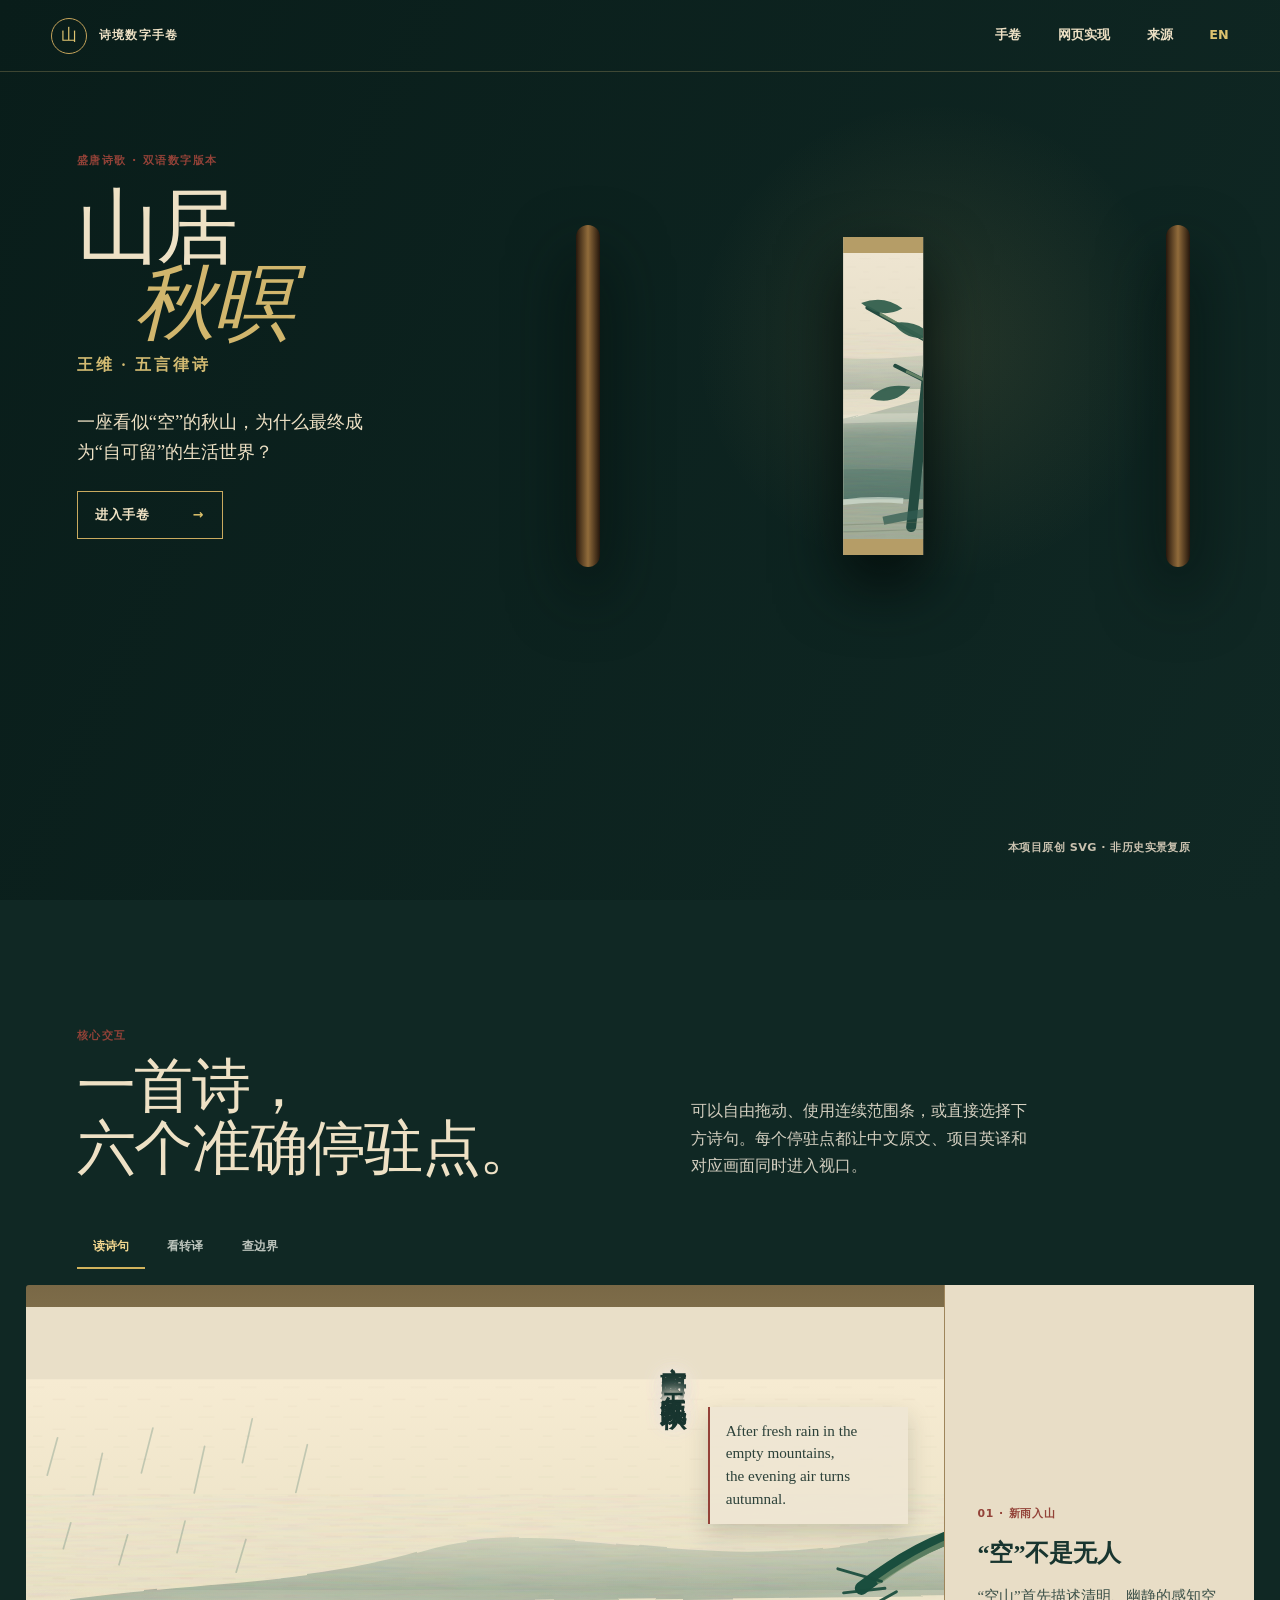
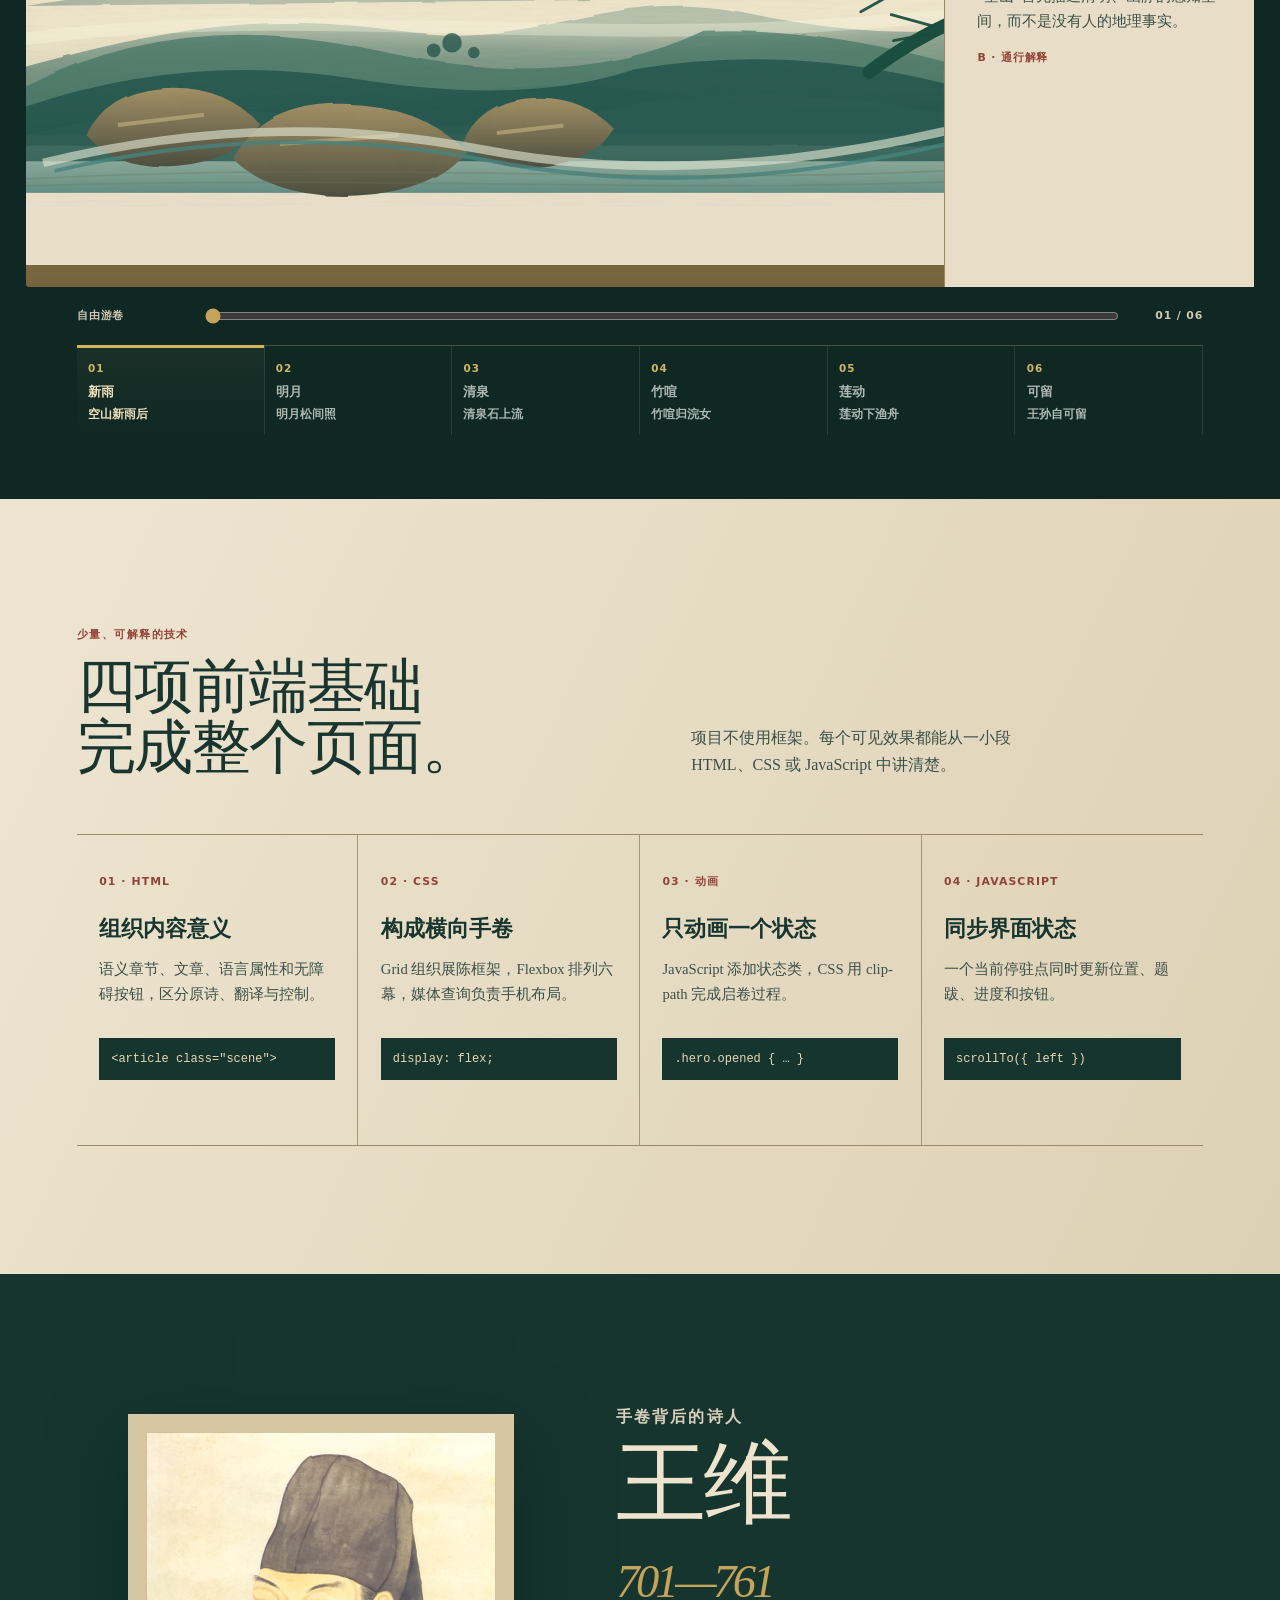
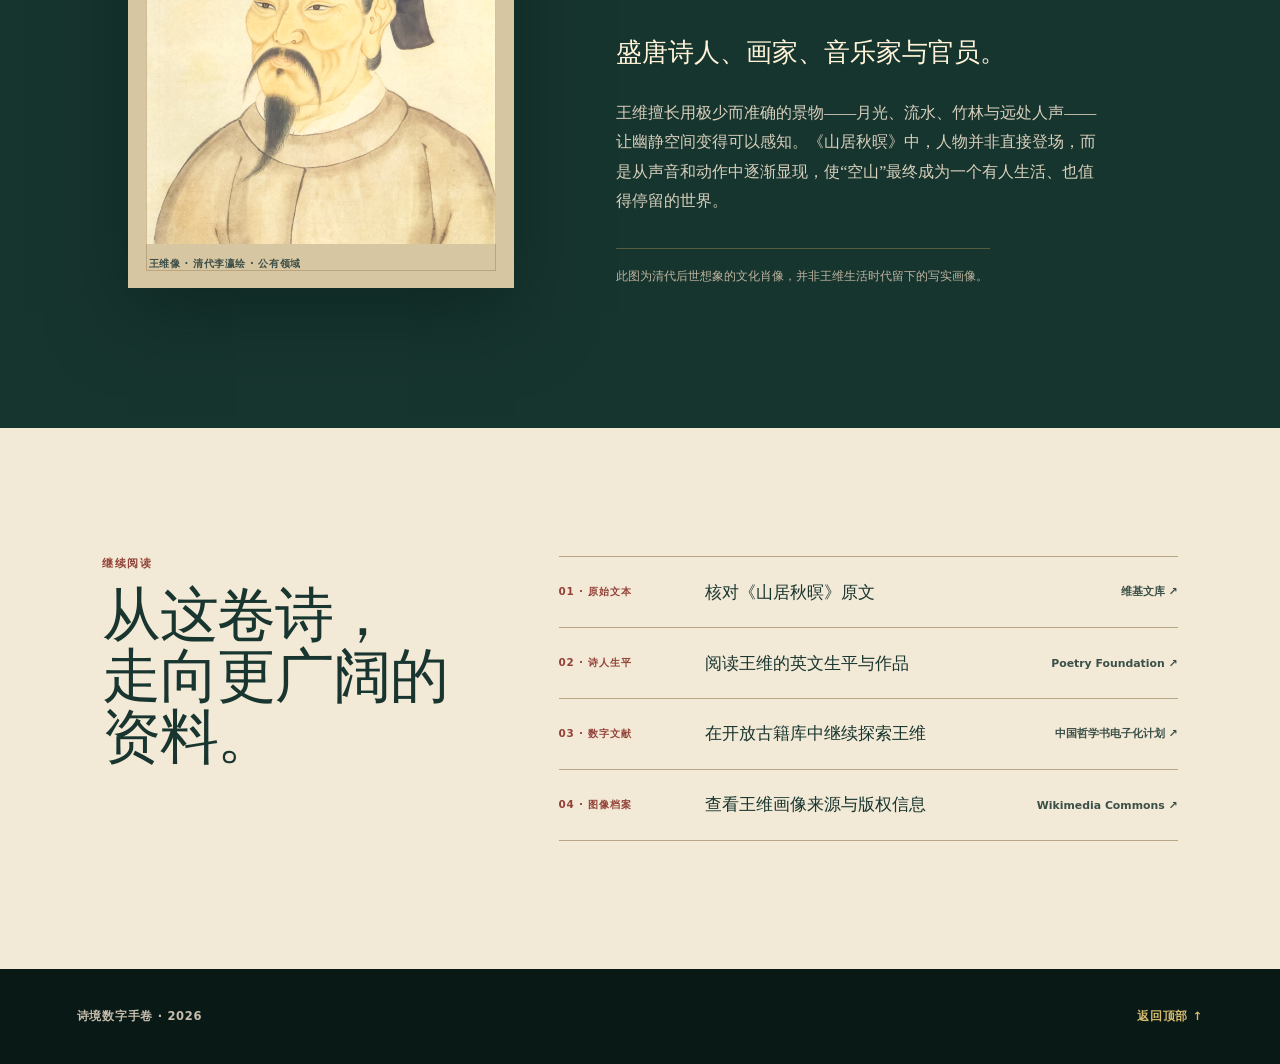
==== commit ea001d8f: "Add Wang Wei context and reading links" ====
--- a/zh.html
+++ b/zh.html
@@ -75,14 +75,28 @@
       </div>
     </section>
 
+    <section class="poet-section" aria-labelledby="poet-title">
+      <figure>
+        <img src="assets/handscroll/wang-wei-portrait.jpg" alt="清代李瀛所绘王维像">
+        <figcaption>王维像 · 清代李瀛绘 · 公有领域</figcaption>
+      </figure>
+      <div class="poet-copy">
+        <p class="eyebrow">手卷背后的诗人</p>
+        <h2 id="poet-title">王维<br><em>701—761</em></h2>
+        <p class="poet-lead">盛唐诗人、画家、音乐家与官员。</p>
+        <p>王维擅长用极少而准确的景物——月光、流水、竹林与远处人声——让幽静空间变得可以感知。《山居秋暝》中，人物并非直接登场，而是从声音和动作中逐渐显现，使“空山”最终成为一个有人生活、也值得停留的世界。</p>
+        <p class="portrait-note">此图为清代后世想象的文化肖像，并非王维生活时代留下的写实画像。</p>
+      </div>
+    </section>
+
     <section class="credits" id="credits">
-      <div><p class="eyebrow">方法与来源</p><h2>既可阅读，<br>也容易讲解。</h2></div>
-      <dl>
-        <div><dt>底本文本</dt><dd>王维《山居秋暝》通行文本；<a href="https://zh.wikisource.org/wiki/山居秋暝" target="_blank" rel="noopener">在线核对原文</a>。</dd></div>
-        <div><dt>英文翻译</dt><dd>本项目自译；明确保留 empty、downriver 与 Wangsun 的解释选择。</dd></div>
-        <div><dt>原创图像</dt><dd>《雨霁秋山》SVG 为当代界面资产，不是古画或历史复原。</dd></div>
-        <div><dt>部署方式</dt><dd>纯静态 HTML、CSS、JavaScript，通过 GitHub Pages 发布。</dd></div>
-      </dl>
+      <div><p class="eyebrow">继续阅读</p><h2>从这卷诗，<br>走向更广阔的资料。</h2></div>
+      <div class="link-list">
+        <a href="https://zh.wikisource.org/zh-hans/山居秋暝" target="_blank" rel="noopener"><span>01 · 原始文本</span><b>核对《山居秋暝》原文</b><small>维基文库 ↗</small></a>
+        <a href="https://www.poetryfoundation.org/poets/wei-wang" target="_blank" rel="noopener"><span>02 · 诗人生平</span><b>阅读王维的英文生平与作品</b><small>Poetry Foundation ↗</small></a>
+        <a href="https://ctext.org/datawiki.pl?if=gb&amp;res=604898" target="_blank" rel="noopener"><span>03 · 数字文献</span><b>在开放古籍库中继续探索王维</b><small>中国哲学书电子化计划 ↗</small></a>
+        <a href="https://commons.wikimedia.org/wiki/File:王维像_清李瀛绘.jpg" target="_blank" rel="noopener"><span>04 · 图像档案</span><b>查看王维画像来源与版权信息</b><small>Wikimedia Commons ↗</small></a>
+      </div>
     </section>
   </main>
   <footer><span>诗境数字手卷 · 2026</span><a href="#top">返回顶部 ↑</a></footer>
--- a/style.css
+++ b/style.css
@@ -92,12 +92,24 @@
 .tech-grid p{color:var(--body);font-size:.92rem;line-height:1.65}
 .tech-grid code{display:block;margin-top:2rem;padding:.75rem;background:#17352f;color:#e8d8b4;font:500 .75rem/1.5 ui-monospace,SFMono-Regular,monospace}
 
+.poet-section{display:grid;grid-template-columns:minmax(300px,.72fr) 1fr;gap:clamp(3rem,8vw,9rem);align-items:center;padding:8rem 10vw;background:#17352f;color:#eee3cd}
+.poet-section figure{position:relative;margin:0;padding:1.1rem;background:#d7c6a2;box-shadow:0 24px 70px #071c1880}
+.poet-section figure::after{content:"";position:absolute;inset:1.1rem;border:1px solid #8e744a66;pointer-events:none}
+.poet-section img{display:block;width:100%;aspect-ratio:4/4.7;object-fit:cover;object-position:50% 12%;filter:sepia(.14) contrast(1.04)}
+.poet-section figcaption{padding:.8rem .2rem 0;color:#3d4f47;font:700 .62rem/1.4 var(--ui);letter-spacing:.06em;text-transform:uppercase}
+.poet-copy{max-width:660px}
+.poet-copy h2{margin:.7rem 0 1.2rem;font:500 clamp(4rem,7vw,7rem)/.92 var(--serif);letter-spacing:-.04em}
+.poet-copy h2 em{color:var(--gold);font-size:.52em;font-weight:400}
+.poet-copy p{max-width:60ch;color:#d8cfbc;font-size:1rem;line-height:1.85}
+.poet-copy .poet-lead{color:#fff3d8;font:500 clamp(1.25rem,2vw,1.7rem)/1.5 var(--serif)}
+.poet-copy .portrait-note{margin-top:2rem;padding-top:1rem;border-top:1px solid #b79a5d66;color:#bdb39f;font-size:.78rem}
 .credits{display:grid;grid-template-columns:.8fr 1.4fr;gap:8vw;padding:8rem 8vw;background:#f2e9d6}
-.credits dl{margin:0}
-.credits dl>div{display:grid;grid-template-columns:110px 1fr;gap:1rem;padding:1rem 0;border-bottom:1px solid #b7a585}
-.credits dt{font:700 .78rem var(--ui)}
-.credits dd{margin:0;color:var(--body);font-size:.92rem}
-.credits a{color:#7d372f}
+.link-list{border-top:1px solid #b7a585}
+.link-list a{display:grid;grid-template-columns:130px 1fr auto;gap:1rem;align-items:center;padding:1.45rem 0;border-bottom:1px solid #b7a585;color:var(--ink);text-decoration:none;transition:padding .2s,color .2s}
+.link-list a:hover{padding-left:.8rem;color:#7d372f}
+.link-list span{color:var(--red);font:800 .65rem var(--ui);letter-spacing:.08em}
+.link-list b{font:500 1.05rem/1.4 var(--serif)}
+.link-list small{color:var(--body);font:700 .68rem var(--ui)}
 footer{display:flex;justify-content:space-between;padding:2.5rem 6vw;background:#091916;color:#c6bdac;font:700 .72rem var(--ui);letter-spacing:.06em}
 footer a{text-decoration:none;color:#d5bb6f}
 button:focus-visible,a:focus-visible,.handscroll:focus-visible{outline:2px solid #d4b65e;outline-offset:3px}
@@ -135,8 +147,12 @@
   .tech-grid article{min-height:0;padding:1.8rem 0;border-right:0;border-bottom:1px solid #aa9676}
   .tech-grid article:last-child{border-bottom:0}
   .tech-grid code{margin-top:1rem}
+  .poet-section{grid-template-columns:1fr;padding:5rem 1.4rem;gap:2.5rem}
+  .poet-section figure{max-width:420px}
+  .poet-copy h2{font-size:4rem}
   .credits{grid-template-columns:1fr;padding:6rem 1.4rem}
-  .credits dl>div{grid-template-columns:1fr;gap:.35rem}
+  .link-list a{grid-template-columns:1fr auto;gap:.45rem 1rem}
+  .link-list span{grid-column:1/-1}
   footer{flex-direction:column;gap:1rem;padding:2rem 1.4rem}
 }
 @media(prefers-reduced-motion:reduce){*{scroll-behavior:auto!important;transition:none!important}}
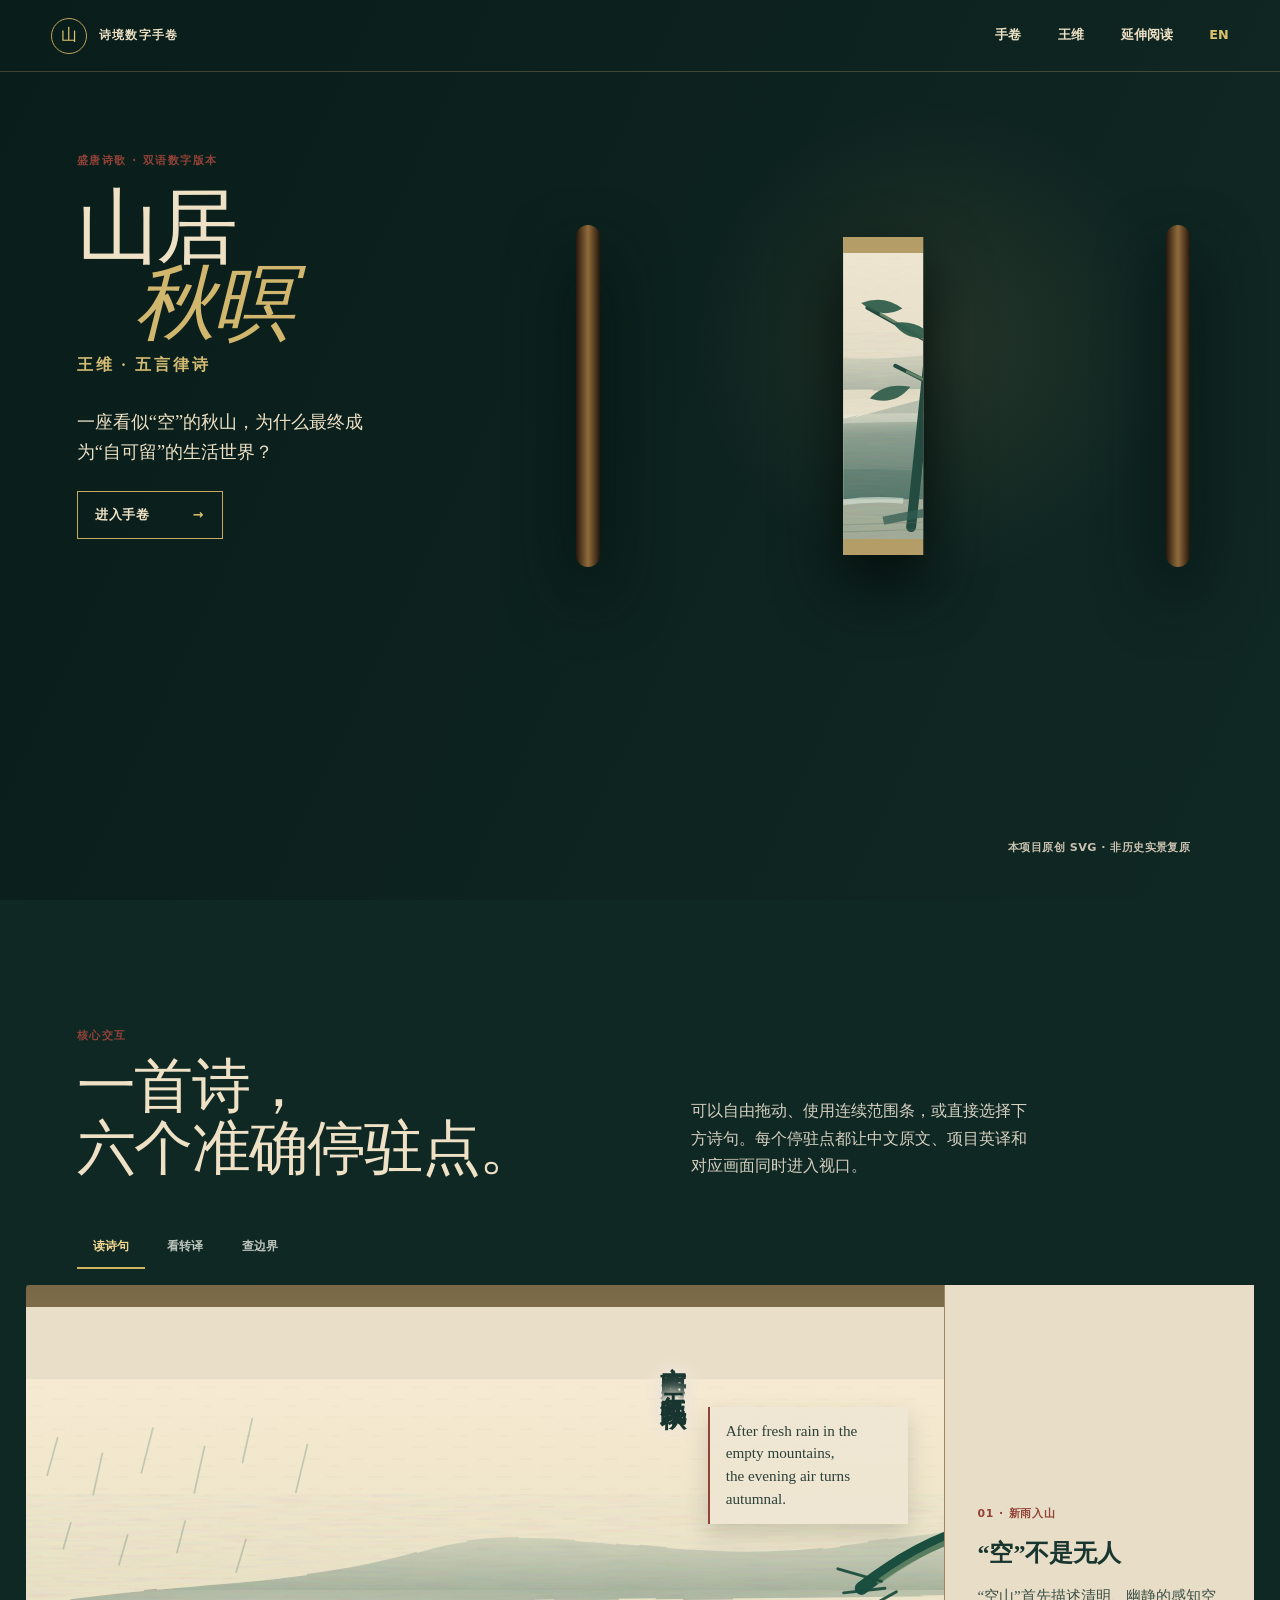
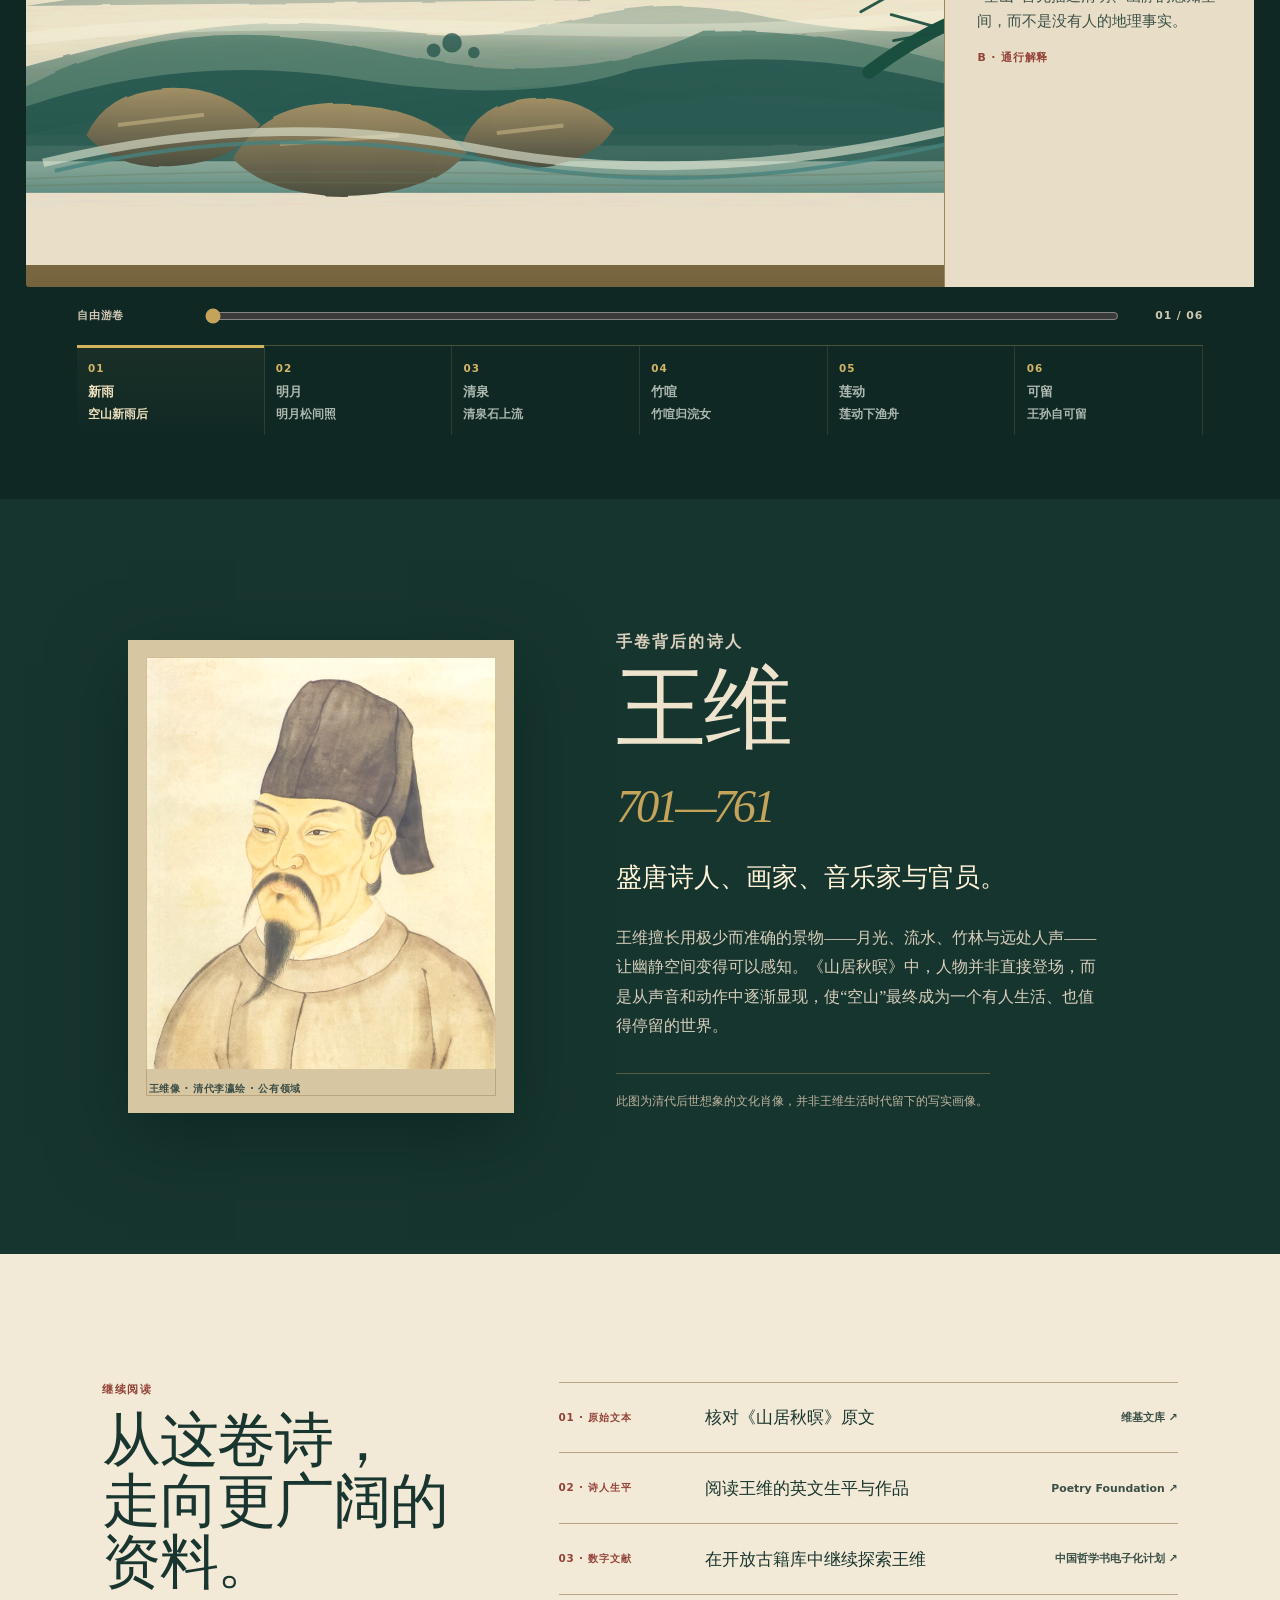
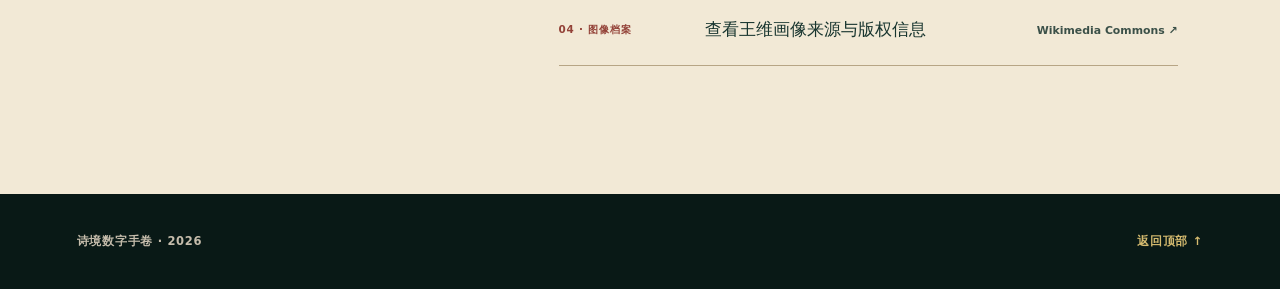
==== commit f9edf152: "Remove visitor-facing technology section" ====
--- a/zh.html
+++ b/zh.html
@@ -13,7 +13,7 @@
   <a class="skip-link" href="#scroll">跳至手卷</a>
   <header class="site-header">
     <a class="brand" href="#top"><span aria-hidden="true">山</span><b>诗境数字手卷</b></a>
-    <nav aria-label="主导航"><a href="#scroll">手卷</a><a href="#build">网页实现</a><a href="#credits">来源</a><a href="index.html">EN</a></nav>
+    <nav aria-label="主导航"><a href="#scroll">手卷</a><a href="#poet">王维</a><a href="#credits">延伸阅读</a><a href="index.html">EN</a></nav>
     <button class="menu" type="button" aria-label="展开导航" aria-expanded="false">☰</button>
   </header>
 
@@ -62,20 +62,7 @@
       </div>
     </section>
 
-    <section class="build-section" id="build" aria-labelledby="build-title">
-      <header class="section-intro light">
-        <div><p class="eyebrow">少量、可解释的技术</p><h2 id="build-title">四项前端基础<br>完成整个页面。</h2></div>
-        <p>项目不使用框架。每个可见效果都能从一小段 HTML、CSS 或 JavaScript 中讲清楚。</p>
-      </header>
-      <div class="tech-grid">
-        <article><span>01 · HTML</span><h3>组织内容意义</h3><p>语义章节、文章、语言属性和无障碍按钮，区分原诗、翻译与控制。</p><code>&lt;article class="scene"&gt;</code></article>
-        <article><span>02 · CSS</span><h3>构成横向手卷</h3><p>Grid 组织展陈框架，Flexbox 排列六幕，媒体查询负责手机布局。</p><code>display: flex;</code></article>
-        <article><span>03 · 动画</span><h3>只动画一个状态</h3><p>JavaScript 添加状态类，CSS 用 clip-path 完成启卷过程。</p><code>.hero.opened { … }</code></article>
-        <article><span>04 · JAVASCRIPT</span><h3>同步界面状态</h3><p>一个当前停驻点同时更新位置、题跋、进度和按钮。</p><code>scrollTo({ left })</code></article>
-      </div>
-    </section>
-
-    <section class="poet-section" aria-labelledby="poet-title">
+    <section class="poet-section" id="poet" aria-labelledby="poet-title">
       <figure>
         <img src="assets/handscroll/wang-wei-portrait.jpg" alt="清代李瀛所绘王维像">
         <figcaption>王维像 · 清代李瀛绘 · 公有领域</figcaption>
--- a/style.css
+++ b/style.css
@@ -81,17 +81,6 @@
 .stop-picker b{display:block;margin:.25rem 0;font-size:.84rem}
 .stop-picker small{display:block;font:600 .72rem var(--cn);color:inherit}
 
-.build-section{padding:8rem 6vw;background:linear-gradient(115deg,#eee5d1,#ddd1b5)}
-.section-intro.light{padding:0 0 3.5rem;color:var(--ink)}
-.section-intro.light>p{color:var(--body)}
-.tech-grid{display:grid;grid-template-columns:repeat(4,1fr);border-block:1px solid #9e8967}
-.tech-grid article{min-height:310px;padding:2rem 1.4rem;border-right:1px solid #aa9676}
-.tech-grid article:last-child{border-right:0}
-.tech-grid span{color:var(--red);font:800 .68rem var(--ui);letter-spacing:.1em}
-.tech-grid h3{margin:1.3rem 0 .8rem;font-size:1.35rem;line-height:1.3}
-.tech-grid p{color:var(--body);font-size:.92rem;line-height:1.65}
-.tech-grid code{display:block;margin-top:2rem;padding:.75rem;background:#17352f;color:#e8d8b4;font:500 .75rem/1.5 ui-monospace,SFMono-Regular,monospace}
-
 .poet-section{display:grid;grid-template-columns:minmax(300px,.72fr) 1fr;gap:clamp(3rem,8vw,9rem);align-items:center;padding:8rem 10vw;background:#17352f;color:#eee3cd}
 .poet-section figure{position:relative;margin:0;padding:1.1rem;background:#d7c6a2;box-shadow:0 24px 70px #071c1880}
 .poet-section figure::after{content:"";position:absolute;inset:1.1rem;border:1px solid #8e744a66;pointer-events:none}
@@ -141,12 +130,6 @@
   .range-row>span{display:none}
   .stop-picker{display:flex;overflow-x:auto;margin:1rem 1.4rem 0;padding-bottom:.5rem;scroll-snap-type:x mandatory}
   .stop-picker button{flex:0 0 145px;scroll-snap-align:start}
-  .build-section{padding:6rem 1.4rem}
-  .section-intro.light{padding-bottom:2.5rem}
-  .tech-grid{grid-template-columns:1fr}
-  .tech-grid article{min-height:0;padding:1.8rem 0;border-right:0;border-bottom:1px solid #aa9676}
-  .tech-grid article:last-child{border-bottom:0}
-  .tech-grid code{margin-top:1rem}
   .poet-section{grid-template-columns:1fr;padding:5rem 1.4rem;gap:2.5rem}
   .poet-section figure{max-width:420px}
   .poet-copy h2{font-size:4rem}
